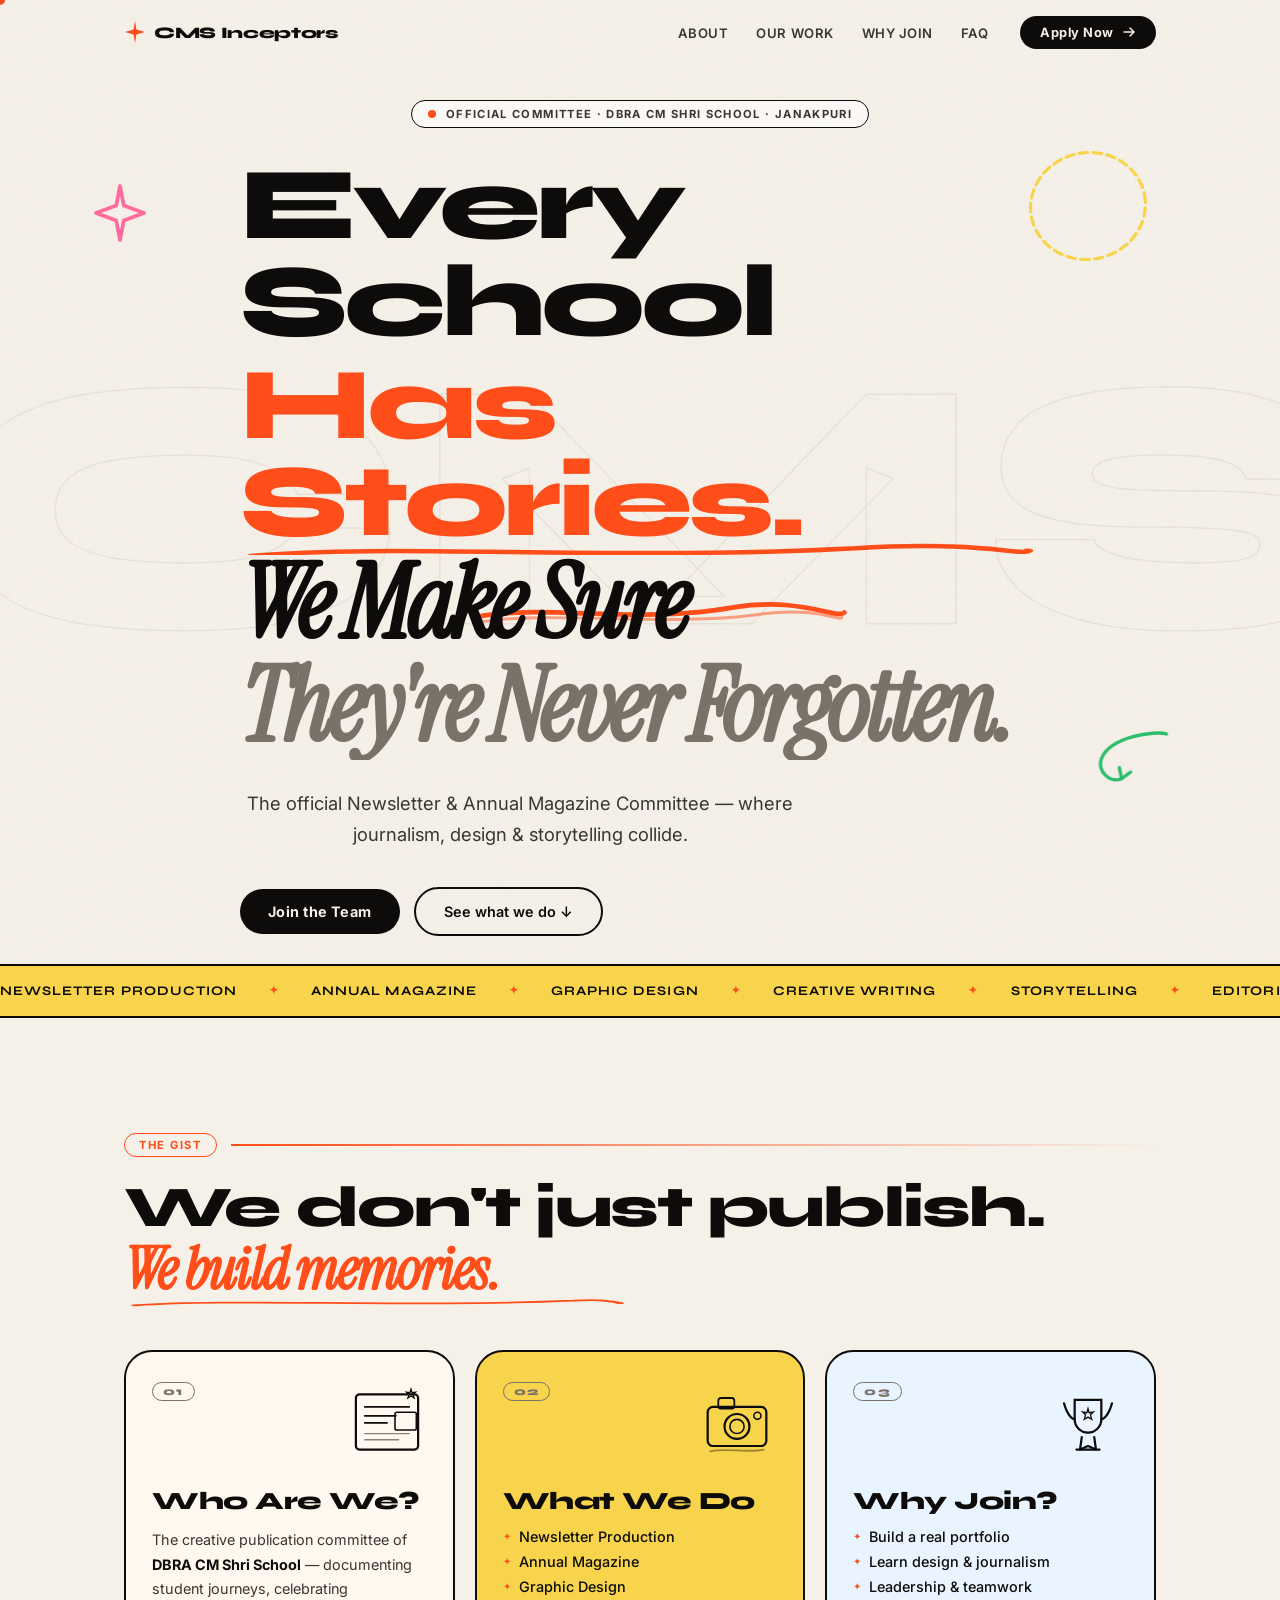
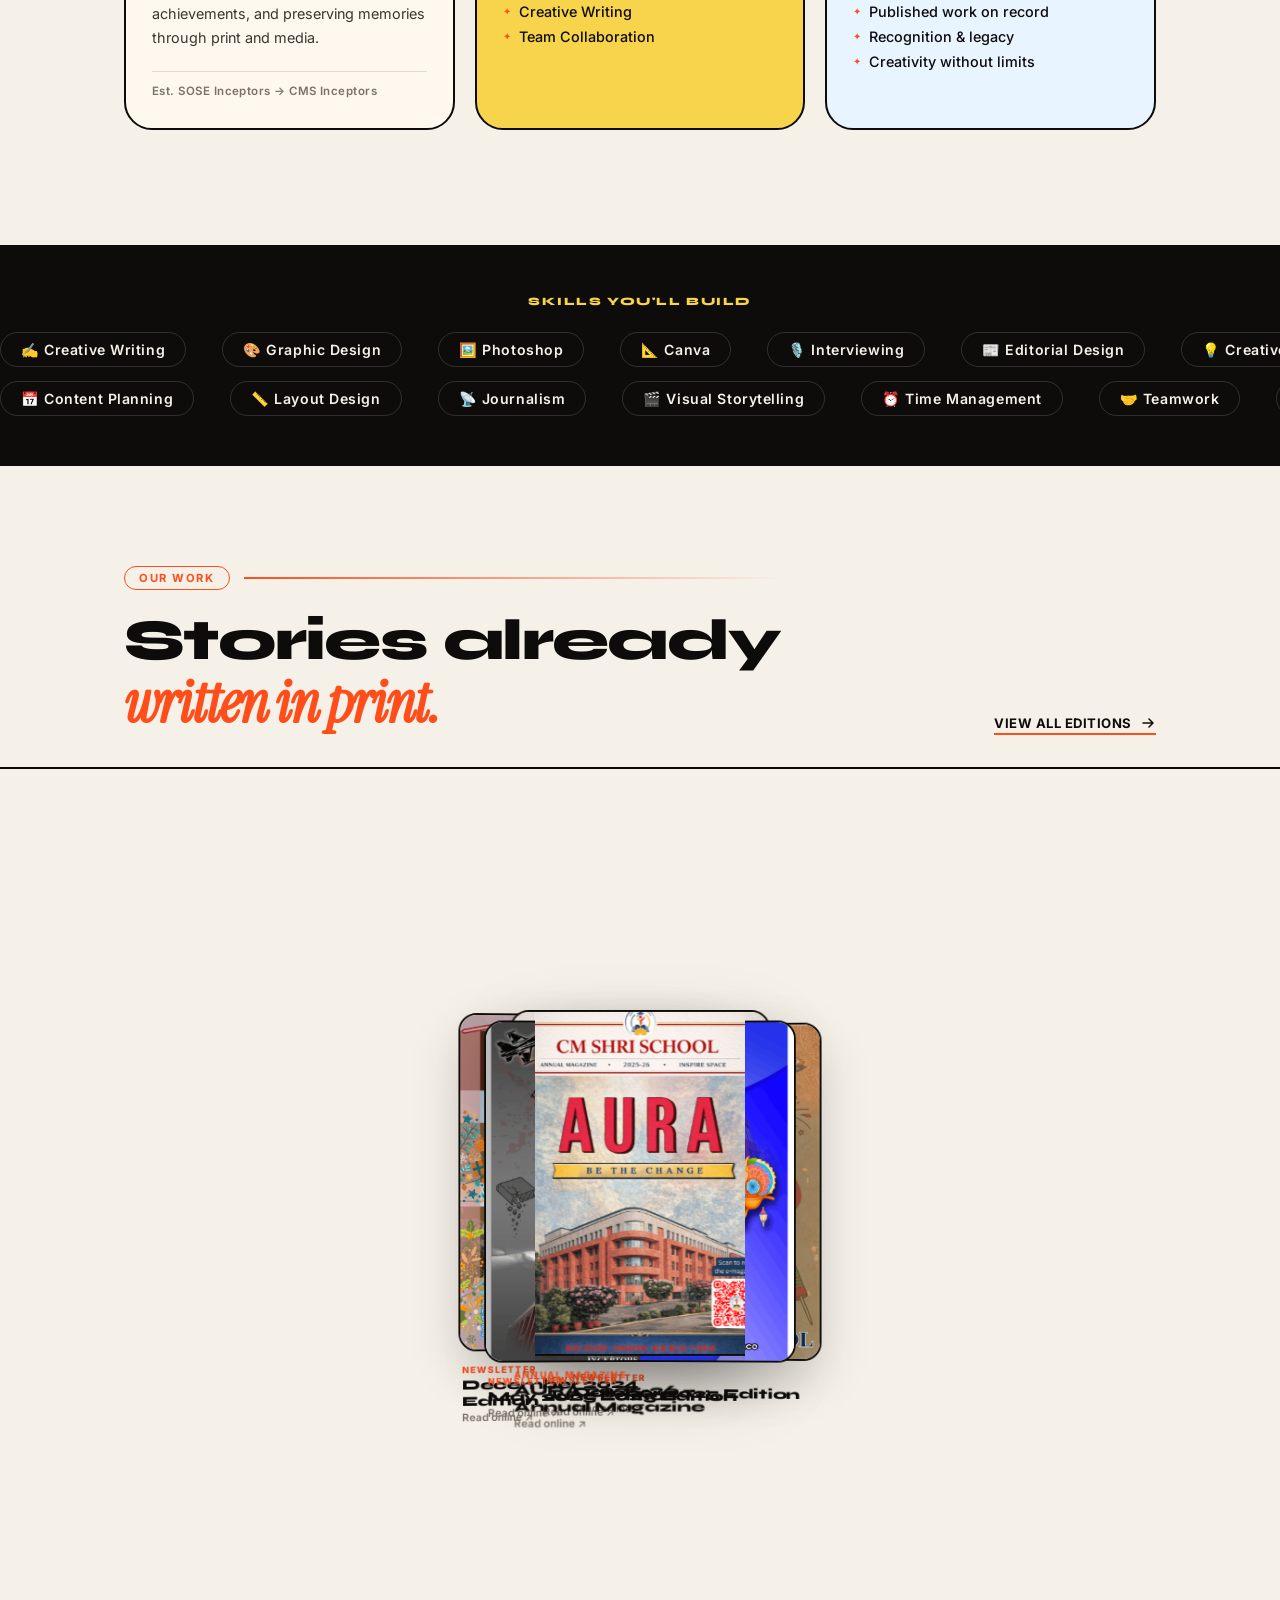
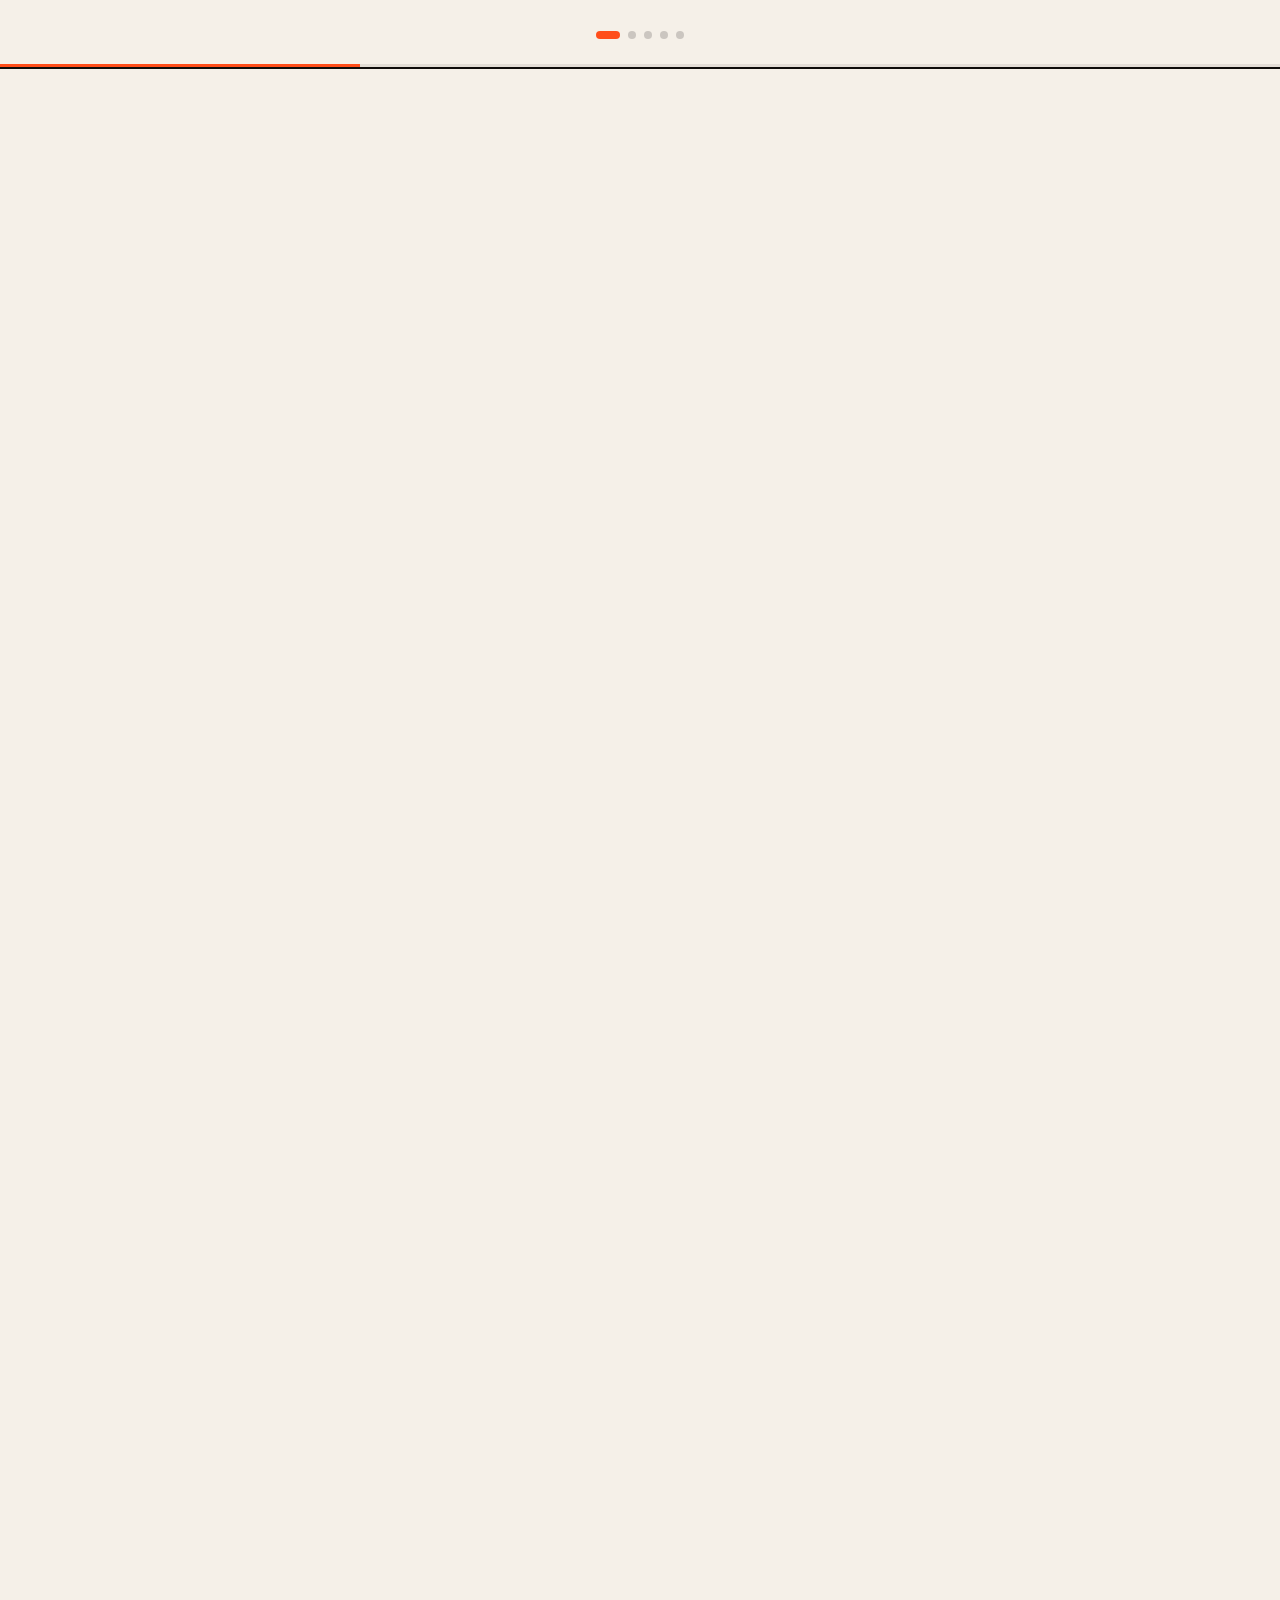
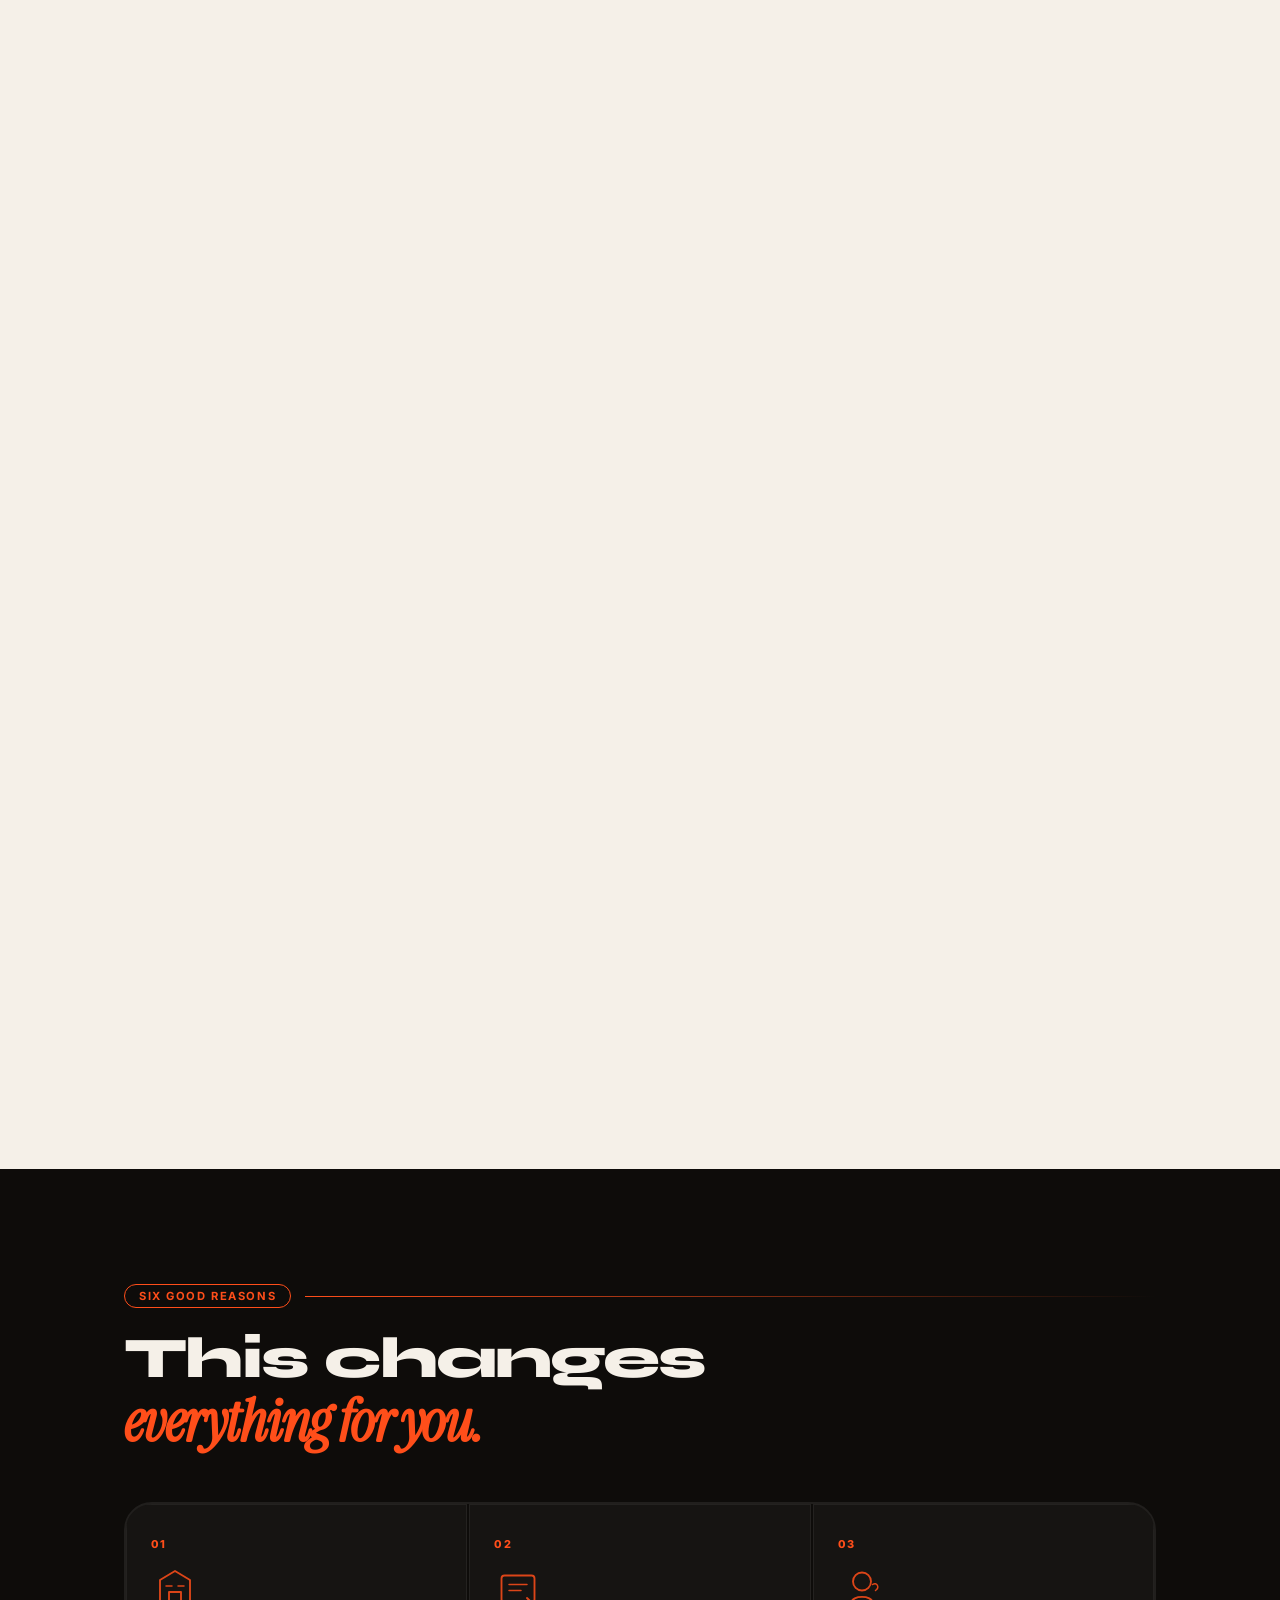
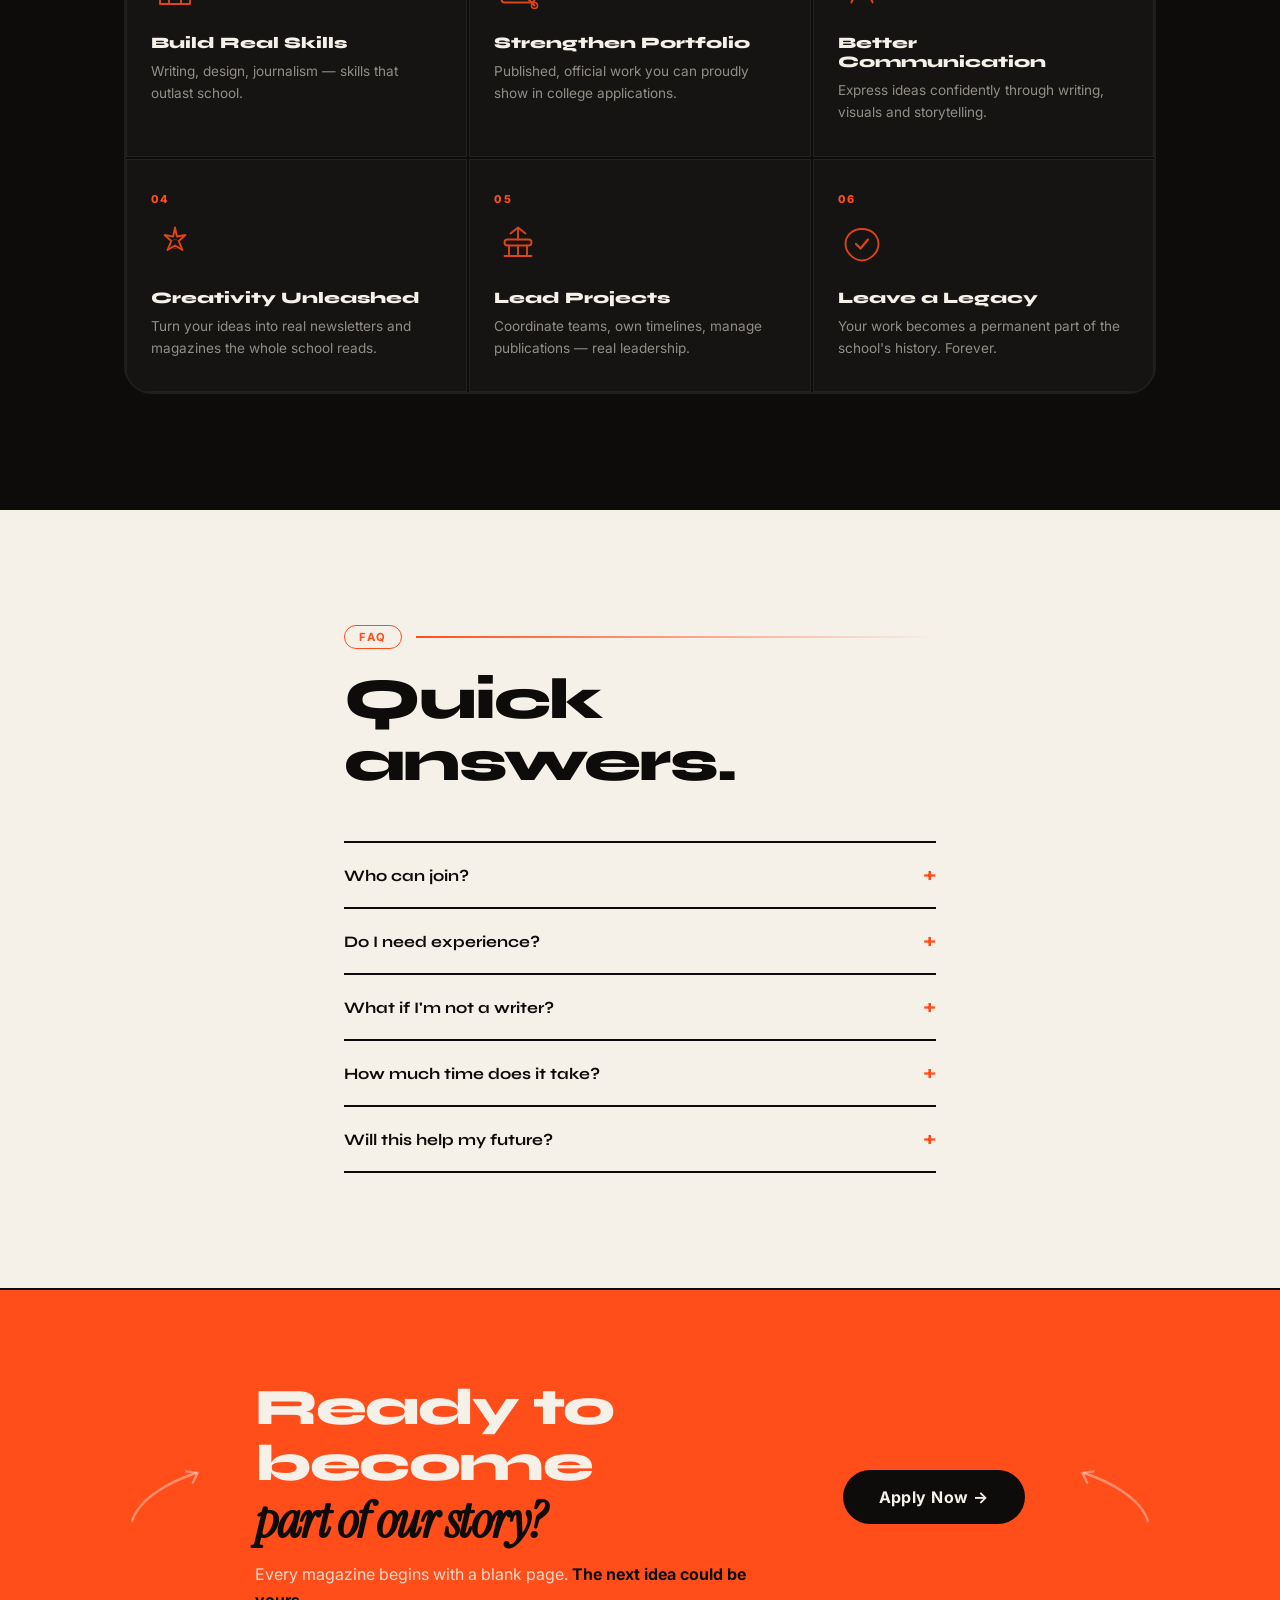
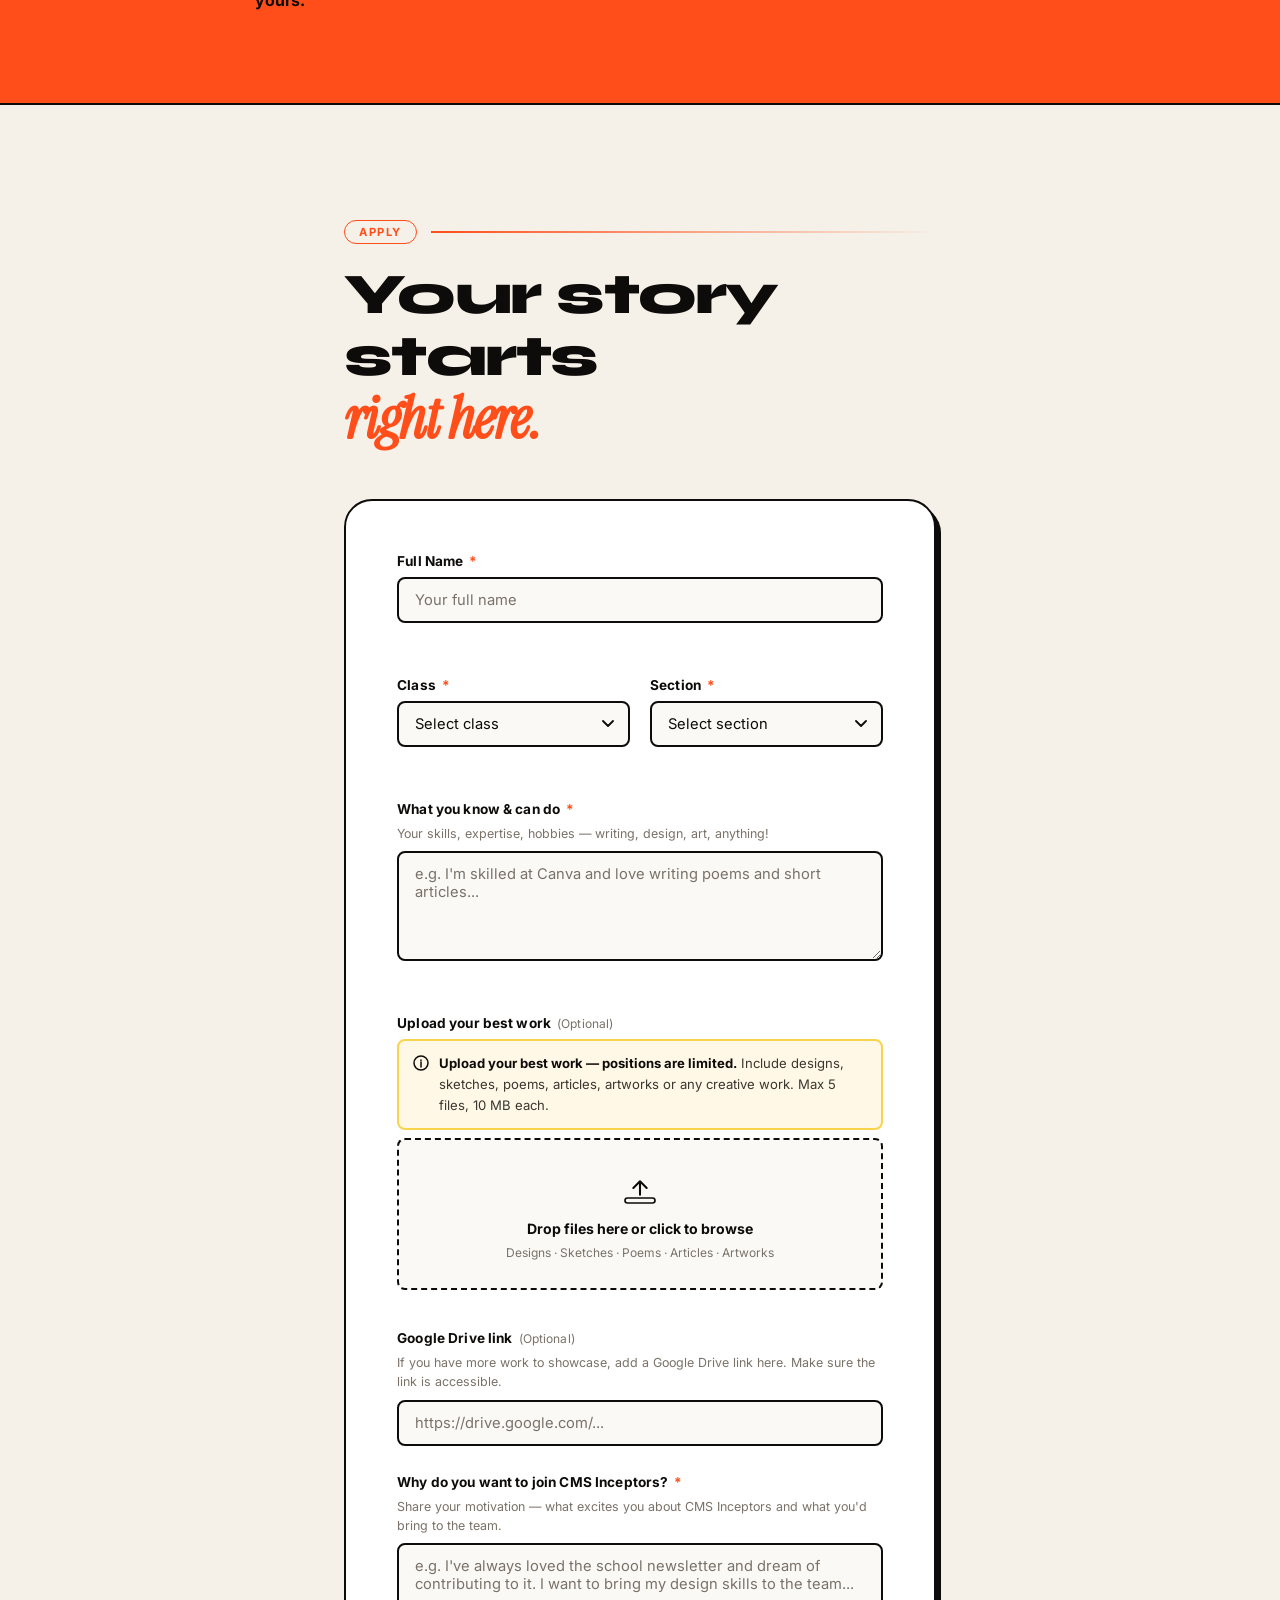
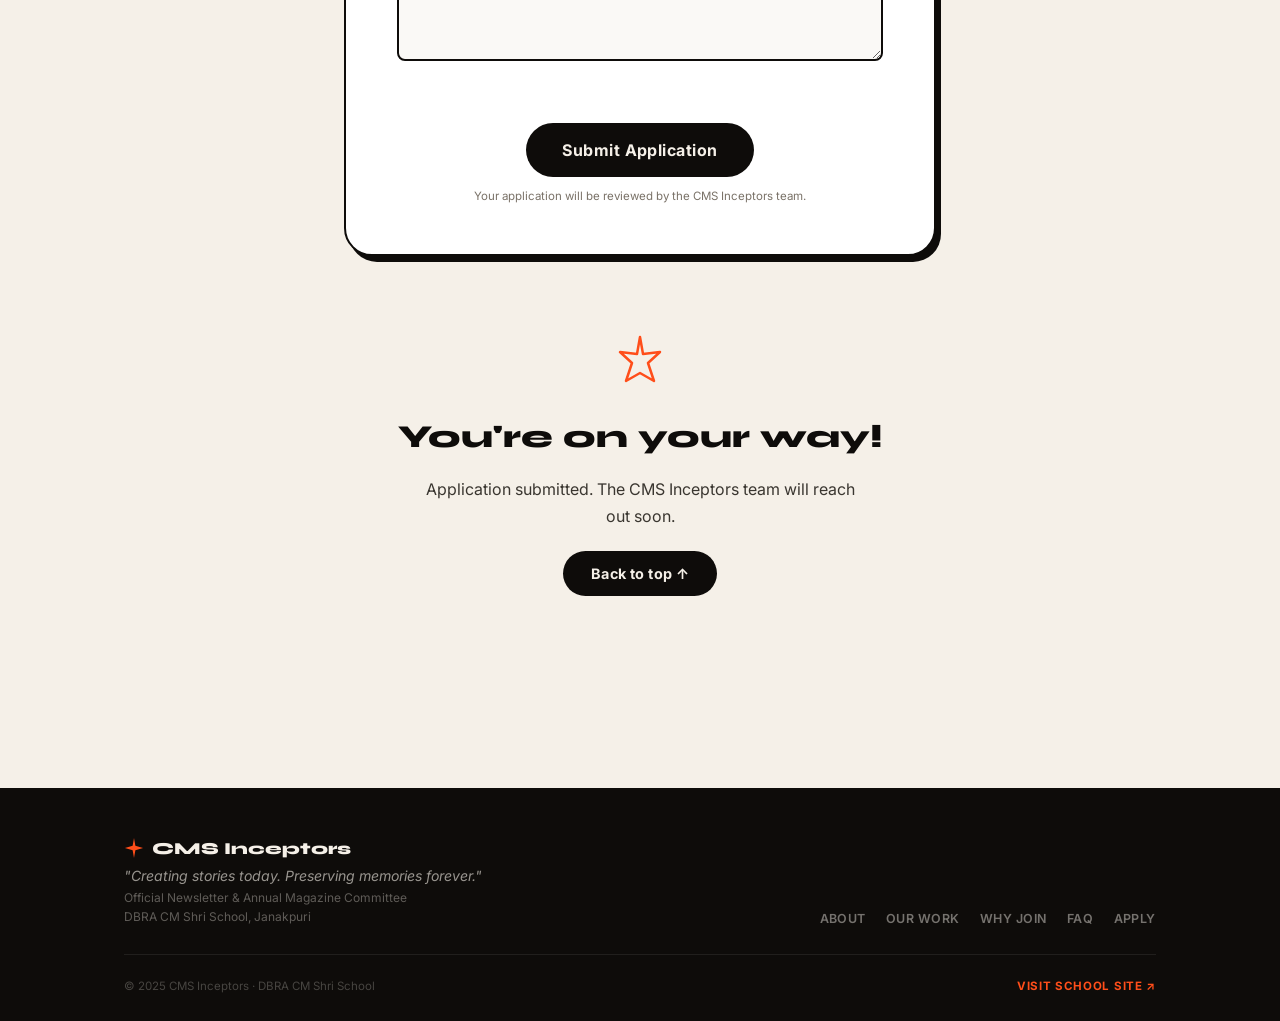
==== index.html @ 6114e9c1 "Initial commit: CMS Inceptors landing page" ====
<!DOCTYPE html>
<html lang="en">
<head>
  <meta charset="UTF-8" />
  <meta name="viewport" content="width=device-width, initial-scale=1.0" />
  <title>CMS Inceptors — DBRA CM Shri School</title>
  <meta name="description" content="CMS Inceptors is the official Newsletter & Annual Magazine Committee of DBRA CM Shri School, Janakpuri." />
  <link rel="preconnect" href="https://fonts.googleapis.com" />
  <link rel="preconnect" href="https://fonts.gstatic.com" crossorigin />
  <link href="https://fonts.googleapis.com/css2?family=Syne:wght@700;800&family=Inter:wght@400;500;600;700&family=Instrument+Serif:ital@0;1&display=swap" rel="stylesheet" />
  <link rel="stylesheet" href="styles.css" />
</head>
<body>

<!-- ─── CURSOR ──────────────────────────────────────────────────── -->
<div class="cursor" id="cursor" aria-hidden="true"></div>
<div class="cursor-follower" id="cursor-follower" aria-hidden="true"></div>

<!-- ─── NAVBAR ──────────────────────────────────────────────────── -->
<nav class="navbar" id="navbar" role="navigation" aria-label="Main navigation">
  <div class="nav-inner">
    <a href="#hero" class="nav-logo" aria-label="CMS Inceptors Home">
      <svg class="logo-star" width="22" height="22" viewBox="0 0 22 22" aria-hidden="true">
        <path d="M11 0 L12.5 8.5 L21 11 L12.5 13.5 L11 22 L9.5 13.5 L1 11 L9.5 8.5 Z" fill="currentColor"/>
      </svg>
      <span>CMS Inceptors</span>
    </a>
    <ul class="nav-links" role="list">
      <li><a href="#about">About</a></li>
      <li><a href="#work">Our Work</a></li>
      <li><a href="#why-join">Why Join</a></li>
      <li><a href="#faq">FAQ</a></li>
    </ul>
    <a href="#apply" class="nav-cta">
      <span>Apply Now</span>
      <svg width="14" height="14" viewBox="0 0 14 14" fill="none" aria-hidden="true"><path d="M2 7h10M8 3l4 4-4 4" stroke="currentColor" stroke-width="1.5" stroke-linecap="round" stroke-linejoin="round"/></svg>
    </a>
    <button class="hamburger" id="hamburger" aria-label="Toggle menu" aria-expanded="false">
      <span></span><span></span>
    </button>
  </div>
  <div class="mobile-menu" id="mobile-menu" aria-hidden="true">
    <a href="#about">About</a>
    <a href="#work">Our Work</a>
    <a href="#why-join">Why Join</a>
    <a href="#faq">FAQ</a>
    <a href="#apply" class="mobile-cta">Apply Now →</a>
  </div>
</nav>

<!-- ─── HERO ────────────────────────────────────────────────────── -->
<section class="hero" id="hero">
  <div class="hero-noise" aria-hidden="true"></div>

  <!-- giant decorative letters -->
  <div class="hero-deco-letters" aria-hidden="true">
    <span class="deco-l deco-c">C</span>
    <span class="deco-l deco-m">M</span>
    <span class="deco-l deco-s">S</span>
  </div>

  <!-- hand-drawn SVG scribbles -->
  <svg class="scribble scribble-underline" viewBox="0 0 320 28" fill="none" aria-hidden="true" preserveAspectRatio="none">
    <path d="M4 18 C60 6, 140 24, 220 10 C280 0, 310 20, 316 14" stroke="currentColor" stroke-width="4" stroke-linecap="round" stroke-linejoin="round"/>
    <path d="M8 22 C70 12, 160 26, 240 16 C295 8, 312 22, 314 18" stroke="currentColor" stroke-width="2.5" stroke-linecap="round" stroke-linejoin="round" opacity="0.5"/>
  </svg>

  <svg class="scribble scribble-circle" viewBox="0 0 120 120" fill="none" aria-hidden="true">
    <ellipse cx="60" cy="60" rx="54" ry="50" stroke="currentColor" stroke-width="3" stroke-dasharray="8 5" stroke-linecap="round" transform="rotate(-12 60 60)"/>
  </svg>

  <svg class="scribble scribble-arrow" viewBox="0 0 80 60" fill="none" aria-hidden="true">
    <path d="M10 8 C20 5, 60 10, 68 30 C72 42, 60 52, 50 48" stroke="currentColor" stroke-width="3" stroke-linecap="round"/>
    <path d="M42 42 L50 48 L52 38" stroke="currentColor" stroke-width="3" stroke-linecap="round" stroke-linejoin="round"/>
  </svg>

  <svg class="scribble scribble-star-deco" viewBox="0 0 40 40" fill="none" aria-hidden="true">
    <path d="M20 2 L22.5 15 L36 20 L22.5 25 L20 38 L17.5 25 L4 20 L17.5 15 Z" stroke="currentColor" stroke-width="2.5" fill="none" stroke-linejoin="round"/>
  </svg>

  <div class="hero-content">
    <div class="hero-badge reveal">
      <span class="pulse-ring"></span>
      Official Committee · DBRA CM Shri School · Janakpuri
    </div>

    <h1 class="hero-headline">
      <span class="line-wrap"><span class="line-inner reveal">Every School</span></span>
      <span class="line-wrap accent-line"><span class="line-inner reveal">Has Stories.</span>
        <svg class="inline-scribble" viewBox="0 0 260 20" fill="none" aria-hidden="true" preserveAspectRatio="none">
          <path d="M4 14 C50 4, 120 18, 200 8 C240 2, 254 14, 256 10" stroke="currentColor" stroke-width="3.5" stroke-linecap="round"/>
        </svg>
      </span>
      <span class="line-wrap italic-line"><span class="line-inner reveal">We Make Sure</span></span>
      <span class="line-wrap italic-line dim-line"><span class="line-inner reveal">They're Never Forgotten.</span></span>
    </h1>

    <p class="hero-sub reveal">
      The official Newsletter &amp; Annual Magazine Committee — where journalism,
      design &amp; storytelling collide.
    </p>

    <div class="hero-actions reveal">
      <a href="#apply" class="btn-primary">Join the Team</a>
      <a href="#about" class="btn-ghost">See what we do ↓</a>
    </div>
  </div>

  <!-- editorial ticker -->
  <div class="ticker-wrap" aria-hidden="true">
    <div class="ticker-track">
      <span>Newsletter Production</span><span class="tick-sep">✦</span>
      <span>Annual Magazine</span><span class="tick-sep">✦</span>
      <span>Graphic Design</span><span class="tick-sep">✦</span>
      <span>Creative Writing</span><span class="tick-sep">✦</span>
      <span>Storytelling</span><span class="tick-sep">✦</span>
      <span>Editorial Design</span><span class="tick-sep">✦</span>
      <span>Newsletter Production</span><span class="tick-sep">✦</span>
      <span>Annual Magazine</span><span class="tick-sep">✦</span>
      <span>Graphic Design</span><span class="tick-sep">✦</span>
      <span>Creative Writing</span><span class="tick-sep">✦</span>
      <span>Storytelling</span><span class="tick-sep">✦</span>
      <span>Editorial Design</span><span class="tick-sep">✦</span>
    </div>
  </div>
</section>

<!-- ─── ABOUT / WHAT WE DO / WHY JOIN — COMBINED SECTION ──────── -->
<section class="about-combined section" id="about">
  <div class="container">

    <!-- Section label -->
    <div class="split-label reveal">
      <span class="label-tag">The Gist</span>
      <div class="label-line"></div>
    </div>

    <!-- BIG statement -->
    <h2 class="big-statement reveal">
      We don't just publish.<br/>
      <em>We build memories.</em>
      <svg class="statement-scribble" viewBox="0 0 180 24" fill="none" aria-hidden="true" preserveAspectRatio="none">
        <path d="M4 16 C40 4, 100 20, 160 8 C172 4, 178 14, 176 12" stroke="currentColor" stroke-width="3" stroke-linecap="round"/>
      </svg>
    </h2>

    <!-- Three cards: Who, What, Why -->
    <div class="triple-cards">

      <!-- WHO -->
      <article class="tcard tcard--who reveal" tabindex="0">
        <div class="tcard-top">
          <span class="tcard-num">01</span>
          <div class="tcard-icon-wrap">
            <!-- Inline illustration: newspaper sketch -->
            <svg class="tcard-illo" viewBox="0 0 90 90" fill="none" aria-hidden="true">
              <rect x="10" y="14" width="70" height="62" rx="4" stroke="currentColor" stroke-width="2.5"/>
              <path d="M20 28 h50" stroke="currentColor" stroke-width="2" stroke-linecap="round"/>
              <path d="M20 38 h35" stroke="currentColor" stroke-width="2" stroke-linecap="round"/>
              <path d="M20 46 h25" stroke="currentColor" stroke-width="2" stroke-linecap="round"/>
              <rect x="54" y="34" width="24" height="20" rx="2" stroke="currentColor" stroke-width="1.8"/>
              <path d="M20 58 h50" stroke="currentColor" stroke-width="1.5" stroke-linecap="round" opacity="0.5"/>
              <path d="M20 65 h38" stroke="currentColor" stroke-width="1.5" stroke-linecap="round" opacity="0.5"/>
              <!-- hand-drawn star accent -->
              <path d="M72 8 L73.2 12 L77 11.5 L74.2 14 L75.5 18 L72 15.8 L68.5 18 L69.8 14 L67 11.5 L70.8 12 Z" stroke="currentColor" stroke-width="1.5" fill="none"/>
            </svg>
          </div>
        </div>
        <h3 class="tcard-title">Who Are We?</h3>
        <p class="tcard-body">The creative publication committee of <strong>DBRA CM Shri School</strong> — documenting student journeys, celebrating achievements, and preserving memories through print and media.</p>
        <div class="tcard-foot">
          <span class="tcard-tag">Est. SOSE Inceptors → CMS Inceptors</span>
        </div>
      </article>

      <!-- WHAT WE DO -->
      <article class="tcard tcard--what reveal" tabindex="0">
        <div class="tcard-top">
          <span class="tcard-num">02</span>
          <div class="tcard-icon-wrap">
            <svg class="tcard-illo" viewBox="0 0 90 90" fill="none" aria-hidden="true">
              <!-- Camera sketch -->
              <rect x="12" y="28" width="66" height="44" rx="6" stroke="currentColor" stroke-width="2.5"/>
              <circle cx="45" cy="50" r="14" stroke="currentColor" stroke-width="2.5"/>
              <circle cx="45" cy="50" r="8" stroke="currentColor" stroke-width="1.8"/>
              <rect x="24" y="18" width="18" height="12" rx="3" stroke="currentColor" stroke-width="2"/>
              <circle cx="68" cy="38" r="4" stroke="currentColor" stroke-width="1.8"/>
              <!-- scribble underline -->
              <path d="M15 78 C30 74, 60 80, 75 76" stroke="currentColor" stroke-width="2" stroke-linecap="round" opacity="0.4"/>
            </svg>
          </div>
        </div>
        <h3 class="tcard-title">What We Do</h3>
        <ul class="tcard-list">
          <li><span class="dot-accent">✦</span> Newsletter Production</li>
          <li><span class="dot-accent">✦</span> Annual Magazine</li>
          <li><span class="dot-accent">✦</span> Graphic Design</li>
          <li><span class="dot-accent">✦</span> Creative Writing</li>
          <li><span class="dot-accent">✦</span> Team Collaboration</li>
        </ul>
      </article>

      <!-- WHY JOIN -->
      <article class="tcard tcard--why reveal" tabindex="0">
        <div class="tcard-top">
          <span class="tcard-num">03</span>
          <div class="tcard-icon-wrap">
            <svg class="tcard-illo" viewBox="0 0 90 90" fill="none" aria-hidden="true">
              <!-- Trophy / star sketch -->
              <path d="M30 20 h30 v22 a15 15 0 0 1-30 0 Z" stroke="currentColor" stroke-width="2.5"/>
              <path d="M18 24 C18 24, 22 40, 30 42" stroke="currentColor" stroke-width="2.5" stroke-linecap="round"/>
              <path d="M72 24 C72 24, 68 40, 60 42" stroke="currentColor" stroke-width="2.5" stroke-linecap="round"/>
              <path d="M38 62 L36 76 L45 72 L54 76 L52 62" stroke="currentColor" stroke-width="2.5" stroke-linecap="round" stroke-linejoin="round"/>
              <path d="M32 76 h26" stroke="currentColor" stroke-width="2.5" stroke-linecap="round"/>
              <!-- star -->
              <path d="M45 30 L46.2 34.5 L51 33.8 L47.8 37 L49.2 42 L45 39.5 L40.8 42 L42.2 37 L39 33.8 L43.8 34.5 Z" stroke="currentColor" stroke-width="1.5" fill="none"/>
            </svg>
          </div>
        </div>
        <h3 class="tcard-title">Why Join?</h3>
        <ul class="tcard-list">
          <li><span class="dot-accent">✦</span> Build a real portfolio</li>
          <li><span class="dot-accent">✦</span> Learn design &amp; journalism</li>
          <li><span class="dot-accent">✦</span> Leadership &amp; teamwork</li>
          <li><span class="dot-accent">✦</span> Published work on record</li>
          <li><span class="dot-accent">✦</span> Recognition &amp; legacy</li>
          <li><span class="dot-accent">✦</span> Creativity without limits</li>
        </ul>
      </article>

    </div><!-- /triple-cards -->

  </div>
</section>

<!-- ─── SKILLS MARQUEE ────────────────────────────────────────── -->
<section class="skills-band" aria-label="Skills you'll learn">
  <div class="skills-label reveal">Skills You'll Build</div>
  <div class="marquee-outer" aria-hidden="true">
    <div class="marquee-track marquee-forward">
      <span>✍️ Creative Writing</span><span>🎨 Graphic Design</span>
      <span>🖼️ Photoshop</span><span>📐 Canva</span><span>🎙️ Interviewing</span>
      <span>📰 Editorial Design</span><span>💡 Creative Thinking</span><span>🏷️ Branding</span>
      <span>✍️ Creative Writing</span><span>🎨 Graphic Design</span>
      <span>🖼️ Photoshop</span><span>📐 Canva</span><span>🎙️ Interviewing</span>
      <span>📰 Editorial Design</span><span>💡 Creative Thinking</span><span>🏷️ Branding</span>
    </div>
    <div class="marquee-track marquee-backward">
      <span>📅 Content Planning</span><span>📏 Layout Design</span><span>📡 Journalism</span>
      <span>🎬 Visual Storytelling</span><span>⏰ Time Management</span><span>🤝 Teamwork</span>
      <span>💬 Communication</span><span>📋 Publication Workflow</span><span>🌟 Photo Editing</span>
      <span>📅 Content Planning</span><span>📏 Layout Design</span><span>📡 Journalism</span>
      <span>🎬 Visual Storytelling</span><span>⏰ Time Management</span><span>🤝 Teamwork</span>
      <span>💬 Communication</span><span>📋 Publication Workflow</span><span>🌟 Photo Editing</span>
    </div>
  </div>
</section>

<!-- ─── 3D FAN CAROUSEL — OUR WORK ───────────────────────────────
     Scroll-driven 3D arc like weichie.com:
     Section is pinned while scroll progress fans cards out from
     a stacked center into a curved 3D arc with rotateY + translateX.
─────────────────────────────────────────────────────────────── -->
<section class="work-section" id="work" aria-labelledby="work-heading">

  <!-- sticky header that stays visible during the pin -->
  <div class="work-sticky-header">
    <div class="container">
      <div class="work-header-inner">
        <div>
          <div class="split-label">
            <span class="label-tag">Our Work</span>
            <div class="label-line"></div>
          </div>
          <h2 class="big-statement" id="work-heading" style="margin-bottom:0">
            Stories already<br/><em>written in print.</em>
          </h2>
        </div>
        <a href="https://sites.google.com/view/cmshrischool/newsletters?authuser=0"
           target="_blank" rel="noopener noreferrer"
           class="work-view-all">
          View all editions
          <svg width="16" height="16" viewBox="0 0 16 16" fill="none" aria-hidden="true"><path d="M3 8h10M9 4l4 4-4 4" stroke="currentColor" stroke-width="1.5" stroke-linecap="round" stroke-linejoin="round"/></svg>
        </a>
      </div>
    </div>
  </div>

  <!-- The scroll-pin container: tall enough to drive the animation -->
  <div class="fan-scroll-driver" id="fan-driver">

    <!-- The sticky viewport that stays fixed during scroll -->
    <div class="fan-sticky" id="fan-sticky">

      <!-- Progress bar -->
      <div class="fan-progress-bar" id="fan-progress" aria-hidden="true">
        <div class="fan-progress-fill" id="fan-fill"></div>
      </div>

      <!-- 3D stage -->
      <div class="fan-stage" id="fan-stage" role="region" aria-label="Newsletter and magazine editions">

        <!-- Card 0 — far left -->
        <a class="fan-card" id="fan-card-0"
           href="https://sites.google.com/view/cmshrischool/newsletters?authuser=0"
           target="_blank" rel="noopener noreferrer"
           aria-label="December 2024 Edition — click to read">
          <div class="fan-card-face fan-face--1">
            <div class="fan-card-img">
              <img src="December 2024 Edition-Cover Page-1.png" alt="December 2024 Edition cover page" />
            </div>
          </div>
          <div class="fan-card-label">
            <span class="fan-tag">Newsletter</span>
            <span class="fan-title">December 2024 Edition</span>
            <span class="fan-hint">Read online ↗</span>
          </div>
        </a>

        <!-- Card 1 -->
        <a class="fan-card" id="fan-card-1"
           href="https://sites.google.com/view/cmshrischool/newsletters?authuser=0"
           target="_blank" rel="noopener noreferrer"
           aria-label="May 2025 Edition — click to read">
          <div class="fan-card-face fan-face--2">
            <div class="fan-card-img">
              <img src="May 2025 Edition-Cover Page-1.png" alt="May 2025 Edition cover page" />
            </div>
          </div>
          <div class="fan-card-label">
            <span class="fan-tag">Newsletter</span>
            <span class="fan-title">May 2025 Edition</span>
            <span class="fan-hint">Read online ↗</span>
          </div>
        </a>

        <!-- Card 2 — CENTER (active) -->
        <a class="fan-card fan-card--center" id="fan-card-2"
           href="https://sites.google.com/view/cmshrischool/newsletters?authuser=0"
           target="_blank" rel="noopener noreferrer"
           aria-label="AURA 2025-26 Annual Magazine — click to read">
          <div class="fan-card-face fan-face--3">
            <div class="fan-card-img">
              <img src="AURA 2026-ANNUAL MAGAZINE-1.png" alt="AURA 2026 Annual Magazine cover" />
            </div>
          </div>
          <div class="fan-card-label">
            <span class="fan-tag">Annual Magazine</span>
            <span class="fan-title">AURA 2025-26 — Annual Magazine</span>
            <span class="fan-hint">Read online ↗</span>
          </div>
        </a>

        <!-- Card 3 -->
        <a class="fan-card" id="fan-card-3"
           href="https://sites.google.com/view/cmshrischool/newsletters?authuser=0"
           target="_blank" rel="noopener noreferrer"
           aria-label="June 2025 Edition — click to read">
          <div class="fan-card-face fan-face--4">
            <div class="fan-card-img">
              <img src="June 2025 Edition-Cover Page-1.png" alt="June 2025 Edition cover page" />
            </div>
          </div>
          <div class="fan-card-label">
            <span class="fan-tag">Newsletter</span>
            <span class="fan-title">June 2025 Edition</span>
            <span class="fan-hint">Read online ↗</span>
          </div>
        </a>

        <!-- Card 4 — far right -->
        <a class="fan-card" id="fan-card-4"
           href="https://sites.google.com/view/cmshrischool/newsletters?authuser=0"
           target="_blank" rel="noopener noreferrer"
           aria-label="October 2025 Edition — click to read">
          <div class="fan-card-face fan-face--5">
            <div class="fan-card-img">
              <img src="October 2025 Edition-Cover Page-1.png" alt="October 2025 Edition cover page" />
            </div>
          </div>
          <div class="fan-card-label">
            <span class="fan-tag">Newsletter</span>
            <span class="fan-title">October 2025 Edition</span>
            <span class="fan-hint">Read online ↗</span>
          </div>
        </a>

      </div><!-- /fan-stage -->

      <!-- Dot nav -->
      <div class="fan-dots" id="fan-dots" role="tablist" aria-label="Edition navigation">
        <button class="fan-dot" role="tab" aria-selected="false" data-idx="0" aria-label="Card 1"></button>
        <button class="fan-dot" role="tab" aria-selected="false" data-idx="1" aria-label="Card 2"></button>
        <button class="fan-dot fan-dot--active" role="tab" aria-selected="true" data-idx="2" aria-label="Card 3 (current)"></button>
        <button class="fan-dot" role="tab" aria-selected="false" data-idx="3" aria-label="Card 4"></button>
        <button class="fan-dot" role="tab" aria-selected="false" data-idx="4" aria-label="Card 5"></button>
      </div>

      <!-- Scroll hint (shown only until animation starts) -->
      <div class="fan-scroll-hint" id="fan-scroll-hint" aria-hidden="true">
        <div class="fan-scroll-line"></div>
        <span>scroll to explore</span>
      </div>

    </div><!-- /fan-sticky -->
  </div><!-- /fan-driver -->

</section>

<!-- ─── WHY JOIN — FEATURE STRIP ──────────────────────────────── -->
<section class="why-join section" id="why-join" aria-labelledby="wj-heading">
  <div class="container">
    <div class="split-label reveal">
      <span class="label-tag">Six Good Reasons</span>
      <div class="label-line"></div>
    </div>
    <h2 class="big-statement reveal" id="wj-heading">
      This changes<br/><em>everything for you.</em>
    </h2>
    <div class="reasons-grid">
      <article class="reason-card reveal" tabindex="0">
        <div class="reason-num">01</div>
        <svg class="reason-illo" viewBox="0 0 64 64" fill="none" aria-hidden="true">
          <path d="M12 52 L12 20 L32 8 L52 20 L52 52 Z" stroke="currentColor" stroke-width="2.5" stroke-linejoin="round"/>
          <path d="M24 52 L24 36 h16 v16" stroke="currentColor" stroke-width="2.5" stroke-linejoin="round"/>
          <path d="M20 28 h8 M36 28 h8" stroke="currentColor" stroke-width="2" stroke-linecap="round"/>
        </svg>
        <h3>Build Real Skills</h3>
        <p>Writing, design, journalism — skills that outlast school.</p>
      </article>
      <article class="reason-card reveal" tabindex="0">
        <div class="reason-num">02</div>
        <svg class="reason-illo" viewBox="0 0 64 64" fill="none" aria-hidden="true">
          <rect x="10" y="14" width="44" height="36" rx="4" stroke="currentColor" stroke-width="2.5"/>
          <path d="M20 26 h24 M20 34 h16" stroke="currentColor" stroke-width="2" stroke-linecap="round"/>
          <path d="M44 44 L54 54" stroke="currentColor" stroke-width="2.5" stroke-linecap="round"/>
          <circle cx="54" cy="54" r="4" stroke="currentColor" stroke-width="2"/>
        </svg>
        <h3>Strengthen Portfolio</h3>
        <p>Published, official work you can proudly show in college applications.</p>
      </article>
      <article class="reason-card reveal" tabindex="0">
        <div class="reason-num">03</div>
        <svg class="reason-illo" viewBox="0 0 64 64" fill="none" aria-hidden="true">
          <circle cx="32" cy="22" r="12" stroke="currentColor" stroke-width="2.5"/>
          <path d="M18 50 C18 40, 46 40, 46 50" stroke="currentColor" stroke-width="2.5" stroke-linecap="round"/>
          <path d="M46 26 C52 22, 56 30, 50 34" stroke="currentColor" stroke-width="2" stroke-linecap="round"/>
        </svg>
        <h3>Better Communication</h3>
        <p>Express ideas confidently through writing, visuals and storytelling.</p>
      </article>
      <article class="reason-card reveal" tabindex="0">
        <div class="reason-num">04</div>
        <svg class="reason-illo" viewBox="0 0 64 64" fill="none" aria-hidden="true">
          <path d="M32 10 L34.5 22 L46 20 L37 28 L42 40 L32 34 L22 40 L27 28 L18 20 L29.5 22 Z" stroke="currentColor" stroke-width="2.5" stroke-linejoin="round" fill="none"/>
          <circle cx="32" cy="32" r="6" stroke="currentColor" stroke-width="1.5" opacity="0.4"/>
        </svg>
        <h3>Creativity Unleashed</h3>
        <p>Turn your ideas into real newsletters and magazines the whole school reads.</p>
      </article>
      <article class="reason-card reveal" tabindex="0">
        <div class="reason-num">05</div>
        <svg class="reason-illo" viewBox="0 0 64 64" fill="none" aria-hidden="true">
          <path d="M32 10 v16 M22 18 l10-8 10 8" stroke="currentColor" stroke-width="2.5" stroke-linecap="round" stroke-linejoin="round"/>
          <rect x="14" y="26" width="36" height="8" rx="4" stroke="currentColor" stroke-width="2.5"/>
          <path d="M20 34 v14 M32 34 v14 M44 34 v14" stroke="currentColor" stroke-width="2.5" stroke-linecap="round"/>
          <path d="M14 48 h36" stroke="currentColor" stroke-width="2.5" stroke-linecap="round"/>
        </svg>
        <h3>Lead Projects</h3>
        <p>Coordinate teams, own timelines, manage publications — real leadership.</p>
      </article>
      <article class="reason-card reveal" tabindex="0">
        <div class="reason-num">06</div>
        <svg class="reason-illo" viewBox="0 0 64 64" fill="none" aria-hidden="true">
          <path d="M32 12 C18 12, 10 22, 10 32 C10 44, 22 54, 32 54 C42 54, 54 44, 54 32 C54 22, 46 12, 32 12 Z" stroke="currentColor" stroke-width="2.5"/>
          <path d="M24 32 L30 38 L40 26" stroke="currentColor" stroke-width="3" stroke-linecap="round" stroke-linejoin="round"/>
        </svg>
        <h3>Leave a Legacy</h3>
        <p>Your work becomes a permanent part of the school's history. Forever.</p>
      </article>
    </div>
  </div>
</section>

<!-- ─── FAQ ──────────────────────────────────────────────────────── -->
<section class="faq section" id="faq" aria-labelledby="faq-heading">
  <div class="container faq-container">
    <div class="split-label reveal">
      <span class="label-tag">FAQ</span>
      <div class="label-line"></div>
    </div>
    <h2 class="big-statement reveal" id="faq-heading">
      Quick answers.
    </h2>
    <div class="faq-list" role="list">
      <div class="faq-item reveal" role="listitem">
        <button class="faq-q" aria-expanded="false" aria-controls="faq-a1">Who can join?<span class="faq-plus" aria-hidden="true">+</span></button>
        <div class="faq-a" id="faq-a1" hidden>Students of <strong>Class 9 and Class 11</strong> of DBRA CM Shri School, Janakpuri.</div>
      </div>
      <div class="faq-item reveal" role="listitem">
        <button class="faq-q" aria-expanded="false" aria-controls="faq-a2">Do I need experience?<span class="faq-plus" aria-hidden="true">+</span></button>
        <div class="faq-a" id="faq-a2" hidden>Not at all. <strong>Passion and the will to learn</strong> are all that's needed.</div>
      </div>
      <div class="faq-item reveal" role="listitem">
        <button class="faq-q" aria-expanded="false" aria-controls="faq-a3">What if I'm not a writer?<span class="faq-plus" aria-hidden="true">+</span></button>
        <div class="faq-a" id="faq-a3" hidden>We have roles in <strong>design, editing, planning, writing</strong> and more — something for every talent.</div>
      </div>
      <div class="faq-item reveal" role="listitem">
        <button class="faq-q" aria-expanded="false" aria-controls="faq-a4">How much time does it take?<span class="faq-plus" aria-hidden="true">+</span></button>
        <div class="faq-a" id="faq-a4" hidden>Primarily during <strong>meetings, school events and publication periods</strong>. Designed to fit around studies.</div>
      </div>
      <div class="faq-item reveal" role="listitem">
        <button class="faq-q" aria-expanded="false" aria-controls="faq-a5">Will this help my future?<span class="faq-plus" aria-hidden="true">+</span></button>
        <div class="faq-a" id="faq-a5" hidden>Yes. Published work, design experience, leadership roles and a portfolio all <strong>strengthen college applications and career prospects</strong>.</div>
      </div>
    </div>
  </div>
</section>

<!-- ─── CTA STRIP ─────────────────────────────────────────────── -->
<section class="cta-strip" aria-label="Call to action">
  <div class="cta-strip-inner reveal">
    <svg class="cta-scribble-left" viewBox="0 0 100 80" fill="none" aria-hidden="true">
      <path d="M10 70 C20 40, 60 20, 90 10" stroke="currentColor" stroke-width="3" stroke-linecap="round"/>
      <path d="M78 8 L92 10 L86 22" stroke="currentColor" stroke-width="3" stroke-linecap="round" stroke-linejoin="round"/>
    </svg>
    <div class="cta-strip-text">
      <h2>Ready to become<br/><em>part of our story?</em></h2>
      <p>Every magazine begins with a blank page. <strong>The next idea could be yours.</strong></p>
    </div>
    <a href="#apply" class="btn-primary btn-primary--large">Apply Now →</a>
    <svg class="cta-scribble-right" viewBox="0 0 100 80" fill="none" aria-hidden="true">
      <path d="M90 70 C80 40, 40 20, 10 10" stroke="currentColor" stroke-width="3" stroke-linecap="round"/>
      <path d="M22 8 L8 10 L14 22" stroke="currentColor" stroke-width="3" stroke-linecap="round" stroke-linejoin="round"/>
    </svg>
  </div>
</section>

<!-- ─── APPLICATION FORM ──────────────────────────────────────── -->
<section class="apply section" id="apply" aria-labelledby="apply-heading">
  <div class="container apply-container">

    <div class="split-label reveal">
      <span class="label-tag">Apply</span>
      <div class="label-line"></div>
    </div>
    <h2 class="big-statement reveal" id="apply-heading">
      Your story starts<br/><em>right here.</em>
    </h2>

    <form class="apply-form reveal" id="application-form" novalidate aria-label="CMS Inceptors Application Form">

      <div class="form-group">
        <label for="student-name">Full Name <span class="req" aria-label="required">*</span></label>
        <input type="text" id="student-name" name="name" placeholder="Your full name" required autocomplete="name" aria-required="true" />
        <span class="field-error" role="alert" aria-live="polite"></span>
      </div>

      <div class="form-row-2">
        <div class="form-group">
          <label for="student-class">Class <span class="req" aria-label="required">*</span></label>
          <select id="student-class" name="class" required aria-required="true">
            <option value="" disabled selected>Select class</option>
            <option value="9">Class 9</option>
            <option value="11">Class 11</option>
          </select>
          <span class="field-error" role="alert" aria-live="polite"></span>
        </div>
        <div class="form-group">
          <label for="student-section">Section <span class="req" aria-label="required">*</span></label>
          <select id="student-section" name="section" required aria-required="true">
            <option value="" disabled selected>Select section</option>
            <option value="A">A</option><option value="B">B</option>
            <option value="C">C</option><option value="D">D</option>
            <option value="E">E</option><option value="F">F</option>
          </select>
          <span class="field-error" role="alert" aria-live="polite"></span>
        </div>
      </div>

      <div class="form-group">
        <label for="student-skills">What you know &amp; can do <span class="req" aria-label="required">*</span></label>
        <p class="field-hint">Your skills, expertise, hobbies — writing, design, art, anything!</p>
        <textarea id="student-skills" name="skills" rows="4" placeholder="e.g. I'm skilled at Canva and love writing poems and short articles..." required aria-required="true"></textarea>
        <span class="field-error" role="alert" aria-live="polite"></span>
      </div>

      <div class="form-group">
        <label for="student-files">
          Upload your best work
          <span class="optional-tag">(Optional)</span>
        </label>
        <div class="field-note-box">
          <svg width="16" height="16" viewBox="0 0 16 16" fill="none" aria-hidden="true"><circle cx="8" cy="8" r="7" stroke="currentColor" stroke-width="1.5"/><path d="M8 7v5M8 5v.5" stroke="currentColor" stroke-width="1.5" stroke-linecap="round"/></svg>
          <p><strong>Upload your best work — positions are limited.</strong> Include designs, sketches, poems, articles, artworks or any creative work. Max 5 files, 10 MB each.</p>
        </div>
        <div class="file-upload-area" id="file-drop-zone" tabindex="0" role="button" aria-label="Upload files — click or drag and drop">
          <div class="file-upload-icon" aria-hidden="true">
            <svg viewBox="0 0 48 48" fill="none" width="40" height="40"><path d="M24 32 V16 M16 24 l8-8 8 8" stroke="currentColor" stroke-width="2.5" stroke-linecap="round" stroke-linejoin="round"/><rect x="6" y="36" width="36" height="6" rx="3" stroke="currentColor" stroke-width="2"/></svg>
          </div>
          <strong>Drop files here or click to browse</strong>
          <span>Designs · Sketches · Poems · Articles · Artworks</span>
          <input type="file" id="student-files" name="files" multiple accept="image/*,.pdf,.doc,.docx,.txt,.psd,.ai,.sketch" aria-label="Upload your work samples" />
        </div>
        <div class="file-list" id="file-list" aria-live="polite" aria-label="Selected files"></div>
      </div>

      <div class="form-group">
        <label for="student-drive">Google Drive link <span class="optional-tag">(Optional)</span></label>
        <p class="field-hint">If you have more work to showcase, add a Google Drive link here. Make sure the link is accessible.</p>
        <input type="url" id="student-drive" name="drive_link" placeholder="https://drive.google.com/..." />
      </div>

      <div class="form-group">
        <label for="student-motivation">Why do you want to join CMS Inceptors? <span class="req" aria-label="required">*</span></label>
        <p class="field-hint">Share your motivation — what excites you about CMS Inceptors and what you'd bring to the team.</p>
        <textarea id="student-motivation" name="motivation" rows="5" placeholder="e.g. I've always loved the school newsletter and dream of contributing to it. I want to bring my design skills to the team..." required aria-required="true"></textarea>
        <span class="field-error" role="alert" aria-live="polite"></span>
      </div>

      <div class="form-submit">
        <button type="submit" class="btn-primary btn-primary--large" id="submit-btn">
          <span class="btn-text">Submit Application</span>
          <span class="btn-loader" aria-hidden="true"></span>
        </button>
        <p class="form-fine-print">Your application will be reviewed by the CMS Inceptors team.</p>
      </div>

    </form>

    <div class="form-success" id="form-success" hidden aria-live="polite" role="status">
      <div class="success-star" aria-hidden="true">
        <svg viewBox="0 0 60 60" fill="none" width="60" height="60"><path d="M30 4 L33 21 L50 19 L38 30 L44 48 L30 40 L16 48 L22 30 L10 19 L27 21 Z" stroke="currentColor" stroke-width="2.5" fill="none" stroke-linejoin="round"/></svg>
      </div>
      <h3>You're on your way!</h3>
      <p>Application submitted. The CMS Inceptors team will reach out soon.</p>
      <a href="#hero" class="btn-primary">Back to top ↑</a>
    </div>

  </div>
</section>

<!-- ─── FOOTER ───────────────────────────────────────────────────── -->
<footer class="footer" role="contentinfo">
  <div class="container footer-inner">
    <div class="footer-top">
      <div class="footer-brand">
        <div class="footer-logo">
          <svg width="20" height="20" viewBox="0 0 22 22" aria-hidden="true"><path d="M11 0 L12.5 8.5 L21 11 L12.5 13.5 L11 22 L9.5 13.5 L1 11 L9.5 8.5 Z" fill="currentColor"/></svg>
          <span>CMS Inceptors</span>
        </div>
        <p class="footer-tagline">"Creating stories today. Preserving memories forever."</p>
        <p class="footer-school">Official Newsletter &amp; Annual Magazine Committee<br/>DBRA CM Shri School, Janakpuri</p>
      </div>
      <nav class="footer-nav" aria-label="Footer links">
        <a href="#about">About</a>
        <a href="#work">Our Work</a>
        <a href="#why-join">Why Join</a>
        <a href="#faq">FAQ</a>
        <a href="#apply">Apply</a>
      </nav>
    </div>
    <div class="footer-bottom">
      <p>&copy; 2025 CMS Inceptors · DBRA CM Shri School</p>
      <a href="https://sites.google.com/view/cmshrischool/newsletters?authuser=0" target="_blank" rel="noopener noreferrer" class="footer-site-link">Visit School Site ↗</a>
    </div>
  </div>
</footer>

<script src="app.js"></script>
</body>
</html>
---- styles.css ----
/* ═══════════════════════════════════════════════════════════════
   CMS INCEPTORS — styles.css
   Awwwards-inspired: bold type, mixed media, bright palette,
   hand-drawn SVG accents, editorial grid breaks
═══════════════════════════════════════════════════════════════ */

/* ─── RESET ─────────────────────────────────────────────────── */
*, *::before, *::after { box-sizing: border-box; margin: 0; padding: 0; }
html { scroll-behavior: smooth; font-size: 16px; }
body {
  font-family: 'Inter', -apple-system, BlinkMacSystemFont, sans-serif;
  background: #f5f0e8;        /* warm off-white — editorial paper */
  color: #0e0c0a;
  overflow-x: hidden;
  -webkit-font-smoothing: antialiased;
  cursor: none;               /* custom cursor */
}
@media (hover: none) { body { cursor: auto; } }
::selection { background: #ff4e1a; color: #fff; }
a { color: inherit; text-decoration: none; }
button { font-family: inherit; cursor: none; border: none; background: none; }
img { display: block; max-width: 100%; }
::-webkit-scrollbar { width: 5px; }
::-webkit-scrollbar-track { background: #f5f0e8; }
::-webkit-scrollbar-thumb { background: #0e0c0a; border-radius: 3px; }

/* ─── DESIGN TOKENS ─────────────────────────────────────────── */
:root {
  --paper:    #f5f0e8;
  --ink:      #0e0c0a;
  --ink2:     #3a3630;
  --ink3:     #7a7268;

  --orange:   #ff4e1a;   /* primary accent — bold */
  --yellow:   #f7d44c;   /* secondary — editorial yellow */
  --green:    #2dbe6c;   /* tertiary */
  --blue:     #1a6fff;   /* CTA contrast */
  --pink:     #ff6b9d;   /* fun accent */

  --card-bg1: #fff8ee;
  --card-bg2: #fff3dc;
  --card-bg3: #e8f4ff;

  --nav-h:    64px;
  --max-w:    1160px;
  --gap:      clamp(72px, 9vw, 128px);
  --r:        16px;
  --r-lg:     28px;

  --ease:     cubic-bezier(0.25, 0.46, 0.45, 0.94);
  --ease-bounce: cubic-bezier(0.34, 1.56, 0.64, 1);
}

/* ─── UTILS ─────────────────────────────────────────────────── */
.container {
  width: 100%;
  max-width: var(--max-w);
  margin-inline: auto;
  padding-inline: clamp(20px, 5vw, 64px);
}
.section { padding-block: var(--gap); }

/* ─── REVEAL ─────────────────────────────────────────────────── */
.reveal {
  opacity: 0;
  transform: translateY(32px);
  transition: opacity 0.7s var(--ease), transform 0.7s var(--ease);
}
.reveal.visible { opacity: 1; transform: none; }

/* ─── CURSOR ─────────────────────────────────────────────────── */
.cursor {
  position: fixed;
  width: 10px; height: 10px;
  background: var(--orange);
  border-radius: 50%;
  pointer-events: none;
  z-index: 9999;
  transform: translate(-50%, -50%);
  transition: width 0.2s, height 0.2s, background 0.2s;
  mix-blend-mode: multiply;
}
.cursor-follower {
  position: fixed;
  width: 36px; height: 36px;
  border: 2px solid var(--ink);
  border-radius: 50%;
  pointer-events: none;
  z-index: 9998;
  transform: translate(-50%, -50%);
  transition: transform 0.15s var(--ease), width 0.3s, height 0.3s, opacity 0.3s;
  opacity: 0.5;
}
.cursor.hovered { width: 20px; height: 20px; background: var(--yellow); }
.cursor-follower.hovered { width: 56px; height: 56px; opacity: 0.25; border-color: var(--orange); }
@media (hover: none) { .cursor, .cursor-follower { display: none; } }

/* ─── NAVBAR ─────────────────────────────────────────────────── */
.navbar {
  position: fixed;
  top: 0; left: 0; right: 0;
  z-index: 100;
  height: var(--nav-h);
  transition: background 0.3s, border-color 0.3s;
}
.navbar.scrolled {
  background: rgba(245, 240, 232, 0.94);
  border-bottom: 1.5px solid var(--ink);
  backdrop-filter: blur(12px);
}
.nav-inner {
  display: flex;
  align-items: center;
  gap: 32px;
  height: var(--nav-h);
  max-width: var(--max-w);
  margin-inline: auto;
  padding-inline: clamp(20px, 5vw, 64px);
}
.nav-logo {
  display: flex; align-items: center; gap: 8px;
  font-family: 'Syne', sans-serif;
  font-weight: 800; font-size: 1rem;
  letter-spacing: -0.02em;
  flex-shrink: 0;
}
.logo-star { color: var(--orange); }
.nav-links {
  display: flex; align-items: center; gap: 28px;
  list-style: none; margin-left: auto;
}
.nav-links a {
  font-size: 0.82rem; font-weight: 600;
  letter-spacing: 0.04em; text-transform: uppercase;
  color: var(--ink2);
  transition: color 0.18s;
  position: relative;
}
.nav-links a::after {
  content: '';
  position: absolute; bottom: -3px; left: 0;
  width: 0; height: 2px;
  background: var(--orange);
  transition: width 0.2s var(--ease);
}
.nav-links a:hover { color: var(--ink); }
.nav-links a:hover::after { width: 100%; }
.nav-dashboard-link {
  color: var(--orange) !important;
  border: 1.5px solid rgba(255,78,26,0.3);
  border-radius: 999px;
  padding: 4px 12px;
}
.nav-dashboard-link::after { display: none !important; }
.nav-dashboard-link:hover { background: rgba(255,78,26,0.08); color: var(--orange) !important; }

.nav-cta {
  display: inline-flex; align-items: center; gap: 8px;
  padding: 9px 20px; border-radius: 999px;
  background: var(--ink); color: var(--paper);
  font-size: 0.8rem; font-weight: 700;
  letter-spacing: 0.04em;
  transition: background 0.2s, transform 0.2s;
  flex-shrink: 0;
}
.nav-cta:hover { background: var(--orange); transform: translateY(-1px); }

.hamburger {
  display: none; flex-direction: column; gap: 6px;
  width: 28px; margin-left: auto; padding: 4px;
}
.hamburger span {
  display: block; height: 2px; width: 100%;
  background: var(--ink); border-radius: 2px;
  transition: transform 0.2s, opacity 0.2s, width 0.2s;
}
.hamburger span:last-child { width: 60%; }
.hamburger.open span:nth-child(1) { transform: translateY(8px) rotate(45deg); }
.hamburger.open span:nth-child(2) { transform: translateY(-8px) rotate(-45deg); width: 100%; }

.mobile-menu {
  display: none; flex-direction: column;
  padding: 16px clamp(20px,5vw,64px) 24px;
  background: rgba(245,240,232,0.98);
  border-bottom: 1.5px solid var(--ink);
  backdrop-filter: blur(12px);
}
.mobile-menu a {
  padding: 13px 0; font-size: 1rem; font-weight: 600;
  color: var(--ink2); border-bottom: 1px solid rgba(0,0,0,0.08);
  transition: color 0.15s;
}
.mobile-menu a:hover { color: var(--orange); }
.mobile-cta {
  margin-top: 14px; display: inline-block; width: fit-content;
  padding: 11px 26px; border-radius: 999px;
  background: var(--ink) !important; color: var(--paper) !important;
  border-bottom: none !important; font-weight: 700;
}

@media (max-width: 768px) {
  .nav-links, .nav-cta { display: none; }
  .hamburger { display: flex; }
  .mobile-menu.open { display: flex; }
}

/* ─── BUTTONS ─────────────────────────────────────────────────── */
.btn-primary {
  display: inline-flex; align-items: center; gap: 10px;
  padding: 14px 28px; border-radius: 999px;
  background: var(--ink); color: var(--paper);
  font-size: 0.9rem; font-weight: 700; letter-spacing: 0.03em;
  transition: background 0.2s, transform 0.2s, box-shadow 0.2s;
  position: relative; overflow: hidden;
}
.btn-primary::before {
  content: '';
  position: absolute; inset: 0;
  background: linear-gradient(120deg, transparent 40%, rgba(255,255,255,0.1) 50%, transparent 60%);
  transform: translateX(-100%); transition: transform 0.5s;
}
.btn-primary:hover::before { transform: translateX(100%); }
.btn-primary:hover {
  background: var(--orange);
  transform: translateY(-2px);
  box-shadow: 0 8px 28px rgba(255,78,26,0.35);
}
.btn-primary--large { padding: 17px 36px; font-size: 1rem; }

.btn-ghost {
  display: inline-flex; align-items: center; gap: 8px;
  padding: 14px 28px; border-radius: 999px;
  background: transparent; color: var(--ink);
  font-size: 0.9rem; font-weight: 600;
  border: 2px solid var(--ink);
  transition: background 0.2s, color 0.2s, transform 0.2s;
}
.btn-ghost:hover {
  background: var(--ink); color: var(--paper);
  transform: translateY(-1px);
}

/* ─── HERO ───────────────────────────────────────────────────── */
.hero {
  position: relative;
  min-height: 100svh;
  background: var(--paper);
  display: flex;
  flex-direction: column;
  align-items: center;
  justify-content: center;
  padding-top: var(--nav-h);
  /* push content up so the ticker band never overlaps the CTA buttons */
  padding-bottom: 80px;
  overflow: hidden;
  border-bottom: 2px solid var(--ink);
}

/* noise texture */
.hero-noise {
  position: absolute; inset: 0;
  opacity: 0.04;
  background-image: url("data:image/svg+xml,%3Csvg viewBox='0 0 256 256' xmlns='http://www.w3.org/2000/svg'%3E%3Cfilter id='n'%3E%3CfeTurbulence type='fractalNoise' baseFrequency='0.9' numOctaves='4' stitchTiles='stitch'/%3E%3C/filter%3E%3Crect width='100%25' height='100%25' filter='url(%23n)'/%3E%3C/svg%3E");
  pointer-events: none;
}

/* giant deco letters */
.hero-deco-letters {
  position: absolute;
  top: 50%; left: 50%;
  transform: translate(-50%, -50%);
  display: flex; gap: clamp(4px, 2vw, 24px);
  user-select: none; pointer-events: none;
  z-index: 0;
}
.deco-l {
  font-family: 'Syne', sans-serif;
  font-size: clamp(180px, 28vw, 360px);
  font-weight: 800;
  line-height: 0.85;
  letter-spacing: -0.06em;
  color: transparent;
  -webkit-text-stroke: 1.5px rgba(14,12,10,0.06);
}

/* scribble SVGs */
.scribble { position: absolute; pointer-events: none; }
.scribble-underline {
  width: clamp(220px, 30vw, 380px);
  color: var(--orange);
  bottom: 38%; left: 50%;
  transform: translateX(-45%);
  z-index: 3;
}
.scribble-circle {
  width: clamp(80px, 10vw, 130px);
  color: var(--yellow);
  top: 14%; right: 10%;
  animation: spin-slow 14s linear infinite;
  z-index: 2;
}
.scribble-arrow {
  width: clamp(60px, 7vw, 90px);
  color: var(--green);
  bottom: 22%; right: 8%;
  transform: scaleX(-1);
  z-index: 2;
}
.scribble-star-deco {
  width: clamp(40px, 5vw, 60px);
  color: var(--pink);
  top: 18%; left: 7%;
  animation: pulse-star 3s ease-in-out infinite;
  z-index: 2;
}
@keyframes spin-slow { to { transform: rotate(360deg); } }
@keyframes pulse-star {
  0%,100% { transform: scale(1) rotate(0deg); }
  50%      { transform: scale(1.15) rotate(20deg); }
}

/* hero content */
.hero-content {
  position: relative; z-index: 3;
  text-align: center;
  padding-inline: clamp(20px, 5vw, 60px);
  max-width: 920px;
  margin-top: clamp(20px, 4vh, 60px);
}

.hero-badge {
  display: inline-flex; align-items: center; gap: 10px;
  font-size: 0.7rem; font-weight: 700;
  letter-spacing: 0.12em; text-transform: uppercase;
  color: var(--ink2);
  border: 1.5px solid var(--ink);
  border-radius: 999px; padding: 6px 16px;
  margin-bottom: 28px;
  background: rgba(255,255,255,0.6);
  backdrop-filter: blur(8px);
}
.pulse-ring {
  width: 8px; height: 8px; border-radius: 50%;
  background: var(--orange);
  animation: pulse-ring 2s ease-in-out infinite;
}
@keyframes pulse-ring {
  0%,100% { box-shadow: 0 0 0 0 rgba(255,78,26,0.4); }
  50%      { box-shadow: 0 0 0 6px rgba(255,78,26,0); }
}

/* headline — big chunky editorial */
.hero-headline {
  font-family: 'Syne', sans-serif;
  font-size: clamp(3rem, 8vw, 7.5rem);
  font-weight: 800;
  line-height: 0.95;
  letter-spacing: -0.04em;
  color: var(--ink);
  margin-bottom: 28px;
  text-align: left;
}
.line-wrap {
  display: block;
  overflow: hidden;
  padding-bottom: 0.05em;
}
.line-inner { display: block; }
.accent-line { position: relative; color: var(--orange); }
.italic-line { font-family: 'Instrument Serif', serif; font-style: italic; }
.dim-line { color: var(--ink3); }

.inline-scribble {
  position: absolute;
  bottom: -0.08em; left: 0;
  width: 100%; height: 0.25em;
  color: var(--orange);
  overflow: visible;
}

.hero-sub {
  font-size: clamp(0.95rem, 1.8vw, 1.15rem);
  color: var(--ink2);
  max-width: 560px;
  line-height: 1.7;
  margin-bottom: 36px;
}
.hero-actions {
  display: flex; align-items: center; gap: 14px;
  flex-wrap: wrap;
}

/* ticker */
.ticker-wrap {
  position: absolute; bottom: 0; left: 0; right: 0;
  overflow: hidden; padding-block: 14px;
  border-top: 2px solid var(--ink);
  background: var(--yellow);
  z-index: 3;
  /* ensure it sits flush at the very bottom edge, never in the flow */
  height: 52px;
  display: flex;
  align-items: center;
}
.ticker-track {
  display: flex; align-items: center; gap: 32px;
  width: max-content;
  animation: ticker-run 28s linear infinite;
  font-family: 'Syne', sans-serif;
  font-size: 0.82rem; font-weight: 700;
  letter-spacing: 0.08em; text-transform: uppercase;
  color: var(--ink);
  white-space: nowrap;
}
.tick-sep { color: var(--orange); font-size: 0.7rem; }
@keyframes ticker-run { from { transform: translateX(0); } to { transform: translateX(-50%); } }

@media (max-width: 600px) {
  .hero-headline { font-size: clamp(2.6rem, 10vw, 3.6rem); }
  .deco-l { -webkit-text-stroke-width: 1px; }
}

/* ─── SECTION LABELS ─────────────────────────────────────────── */
.split-label {
  display: flex; align-items: center; gap: 14px;
  margin-bottom: 20px;
}
.label-tag {
  font-size: 0.7rem; font-weight: 700;
  letter-spacing: 0.14em; text-transform: uppercase;
  color: var(--orange);
  border: 1.5px solid var(--orange);
  border-radius: 999px; padding: 4px 14px;
  flex-shrink: 0;
}
.label-line {
  flex: 1; height: 1.5px;
  background: linear-gradient(to right, var(--orange), transparent);
}

/* big statement heading */
.big-statement {
  font-family: 'Syne', sans-serif;
  font-size: clamp(2rem, 4.5vw, 3.8rem);
  font-weight: 800;
  line-height: 1.08;
  letter-spacing: -0.03em;
  color: var(--ink);
  margin-bottom: 48px;
  position: relative;
  display: inline-block;
}
.big-statement em {
  font-family: 'Instrument Serif', serif;
  font-style: italic;
  color: var(--orange);
}
.statement-scribble {
  position: absolute;
  bottom: -8px; left: 0;
  width: 55%; height: 14px;
  color: var(--orange); overflow: visible;
  pointer-events: none;
}

/* ─── ABOUT COMBINED — triple cards ─────────────────────────── */
.about-combined { background: var(--paper); }
.triple-cards {
  display: grid;
  grid-template-columns: repeat(3, 1fr);
  gap: 20px;
}

.tcard {
  border-radius: var(--r-lg);
  border: 2px solid var(--ink);
  padding: 30px 26px;
  position: relative;
  overflow: hidden;
  transition: transform 0.25s var(--ease-bounce), box-shadow 0.25s var(--ease);
  cursor: default;
}
.tcard--who  { background: var(--card-bg1); }
.tcard--what { background: var(--yellow); }
.tcard--why  { background: var(--card-bg3); }

.tcard:hover {
  transform: translateY(-6px) rotate(-0.4deg);
  box-shadow: 6px 8px 0 var(--ink);
}
.tcard--what:hover { box-shadow: 6px 8px 0 var(--ink); }

.tcard-top {
  display: flex; align-items: flex-start;
  justify-content: space-between;
  margin-bottom: 20px;
}
.tcard-num {
  font-family: 'Syne', sans-serif;
  font-size: 0.7rem; font-weight: 800;
  letter-spacing: 0.12em; color: var(--ink3);
  border: 1.5px solid var(--ink3);
  border-radius: 999px; padding: 2px 10px;
}
.tcard-icon-wrap { flex-shrink: 0; }
.tcard-illo {
  width: clamp(56px, 7vw, 80px);
  height: clamp(56px, 7vw, 80px);
  color: var(--ink);
}

.tcard-title {
  font-family: 'Syne', sans-serif;
  font-size: clamp(1.15rem, 2vw, 1.55rem);
  font-weight: 800; letter-spacing: -0.02em;
  color: var(--ink); margin-bottom: 12px;
}
.tcard-body {
  font-size: 0.9rem; color: var(--ink2); line-height: 1.7;
}
.tcard-body strong { font-weight: 700; color: var(--ink); }

.tcard-list {
  list-style: none; display: flex; flex-direction: column; gap: 8px;
}
.tcard-list li {
  font-size: 0.9rem; font-weight: 500; color: var(--ink);
  display: flex; align-items: center; gap: 8px;
}
.dot-accent { color: var(--orange); font-size: 0.65rem; flex-shrink: 0; }

.tcard-foot { margin-top: 20px; }
.tcard-tag {
  font-size: 0.72rem; font-weight: 600;
  color: var(--ink3); letter-spacing: 0.04em;
  border-top: 1.5px solid rgba(0,0,0,0.12);
  padding-top: 12px; display: block;
}

@media (max-width: 900px) {
  .triple-cards { grid-template-columns: 1fr 1fr; }
  .tcard--why { grid-column: span 2; }
}
@media (max-width: 560px) {
  .triple-cards { grid-template-columns: 1fr; }
  .tcard--why { grid-column: span 1; }
}

/* ─── SKILLS BAND (dual marquee) ─────────────────────────────── */
.skills-band {
  background: var(--ink);
  padding-block: 48px;
  overflow: hidden;
  border-top: 2px solid var(--ink);
  border-bottom: 2px solid var(--ink);
}
.skills-label {
  font-family: 'Syne', sans-serif;
  font-size: 0.7rem; font-weight: 800;
  letter-spacing: 0.14em; text-transform: uppercase;
  color: var(--yellow);
  text-align: center;
  margin-bottom: 24px;
}
.marquee-outer { display: flex; flex-direction: column; gap: 14px; }
.marquee-track {
  display: flex; gap: 36px;
  width: max-content; white-space: nowrap;
  font-size: 0.88rem; font-weight: 600;
  letter-spacing: 0.04em; color: var(--paper);
}
.marquee-track span {
  display: inline-flex; align-items: center; gap: 6px;
  padding: 8px 20px; border-radius: 999px;
  border: 1.5px solid rgba(255,255,255,0.15);
  transition: background 0.2s, border-color 0.2s;
}
.marquee-track span:hover {
  background: var(--orange); border-color: var(--orange); color: #fff;
}
.marquee-forward  { animation: scroll-fwd 32s linear infinite; }
.marquee-backward { animation: scroll-bwd 28s linear infinite; }
@keyframes scroll-fwd { from { transform: translateX(0); } to { transform: translateX(-50%); } }
@keyframes scroll-bwd { from { transform: translateX(-50%); } to { transform: translateX(0); } }

/* ═══════════════════════════════════════════════════════════════
   3D FAN CAROUSEL — OUR WORK  (weichie.com style)
   Cards start stacked center, fan out into a curved 3D arc
   as the user scrolls through the pinned section.
═══════════════════════════════════════════════════════════════ */

.work-section {
  background: var(--paper);
  position: relative;
}

/* Sticky header above the pinned area */
.work-sticky-header {
  padding: clamp(56px,8vw,100px) 0 32px;
  background: var(--paper);
  border-bottom: 2px solid var(--ink);
  position: relative;
  z-index: 5;
}
.work-header-inner {
  display: flex; align-items: flex-end;
  justify-content: space-between; gap: 24px; flex-wrap: wrap;
}
.work-view-all {
  display: inline-flex; align-items: center; gap: 8px;
  font-size: 0.82rem; font-weight: 700;
  letter-spacing: 0.04em; text-transform: uppercase;
  color: var(--ink); border-bottom: 2px solid var(--orange);
  padding-bottom: 2px; flex-shrink: 0; white-space: nowrap;
  transition: color 0.2s;
}
.work-view-all:hover { color: var(--orange); }

/* ── Scroll driver — tall enough for full animation travel ─── */
.fan-scroll-driver {
  position: relative;
  /* 400vh gives plenty of scroll travel for 5 cards */
  height: 400vh;
}

/* ── Sticky viewport ─────────────────────────────────────────── */
.fan-sticky {
  position: sticky;
  top: 0;
  height: 100vh;
  display: flex;
  flex-direction: column;
  align-items: center;
  justify-content: center;
  overflow: hidden;
  background: var(--paper);
  border-bottom: 2px solid var(--ink);
}

/* ── Progress bar ─────────────────────────────────────────────── */
.fan-progress-bar {
  position: absolute;
  bottom: 0; left: 0; right: 0;
  height: 3px;
  background: rgba(14,12,10,0.08);
  z-index: 10;
}
.fan-progress-fill {
  height: 100%;
  background: var(--orange);
  width: 0%;
  transition: width 0.05s linear;
}

/* ── 3D stage — perspective container ────────────────────────── */
.fan-stage {
  position: relative;
  width: 100%;
  height: 80vh;
  max-height: 680px;
  display: flex;
  align-items: center;
  justify-content: center;
  perspective: 1200px;
  perspective-origin: 50% 46%;
  transform-style: preserve-3d;
}

/* ── Individual fan card ──────────────────────────────────────── */
.fan-card {
  position: absolute;
  width: clamp(200px, 22vw, 280px);
  display: flex;
  flex-direction: column;
  gap: 14px;
  text-decoration: none;
  transform-style: preserve-3d;
  will-change: transform;
  /* JS drives transform via inline style */
  transition: box-shadow 0.3s var(--ease);
}
.fan-card--ghost { cursor: default; }

/* Card face */
.fan-card-face {
  border-radius: 20px;
  border: 2px solid var(--ink);
  overflow: hidden;
  aspect-ratio: 3/4;
  position: relative;
  box-shadow: 0 20px 60px rgba(0,0,0,0.12);
  transition: box-shadow 0.35s var(--ease), border-color 0.25s;
}
.fan-card:not(.fan-card--ghost):hover .fan-card-face {
  box-shadow: 0 32px 80px rgba(0,0,0,0.22), inset 0 0 0 2px var(--orange);
  border-color: var(--orange);
}
.fan-card--center .fan-card-face {
  box-shadow: 0 28px 80px rgba(0,0,0,0.18);
}

/* Face color themes */
.fan-face--1 { background: #fff8ee; }
.fan-face--2 { background: #e8f6ff; }
.fan-face--3 { background: #fff3dc; }
.fan-face--4 { background: #eefff2; }
.fan-face--5 { background: #ffeef6; }

/* Card image area */
.fan-card-img {
  width: 100%; height: 100%;
  display: flex; flex-direction: column;
  align-items: center; justify-content: center;
  padding: 16px; gap: 10px; position: relative;
}
.fan-card-img svg {
  width: 78%; max-width: 200px;
  color: var(--ink);
  flex-shrink: 0;
}
.fan-card-placeholder-text {
  font-size: 0.65rem; font-weight: 700;
  letter-spacing: 0.1em; text-transform: uppercase;
  color: var(--ink3); text-align: center;
  position: absolute; bottom: 14px; left: 0; right: 0;
}

/* Real image support: drop an <img> inside .fan-card-img and
   it'll cover the face. The SVG will be hidden automatically. */
.fan-card-img img {
  position: absolute; inset: 0;
  width: 100%; height: 100%;
  object-fit: cover; border-radius: 18px;
}
.fan-card-img:has(img) svg,
.fan-card-img:has(img) .fan-card-placeholder-text { display: none; }

/* Card label below face — always visible */
.fan-card-label {
  display: flex; flex-direction: column; gap: 2px;
  padding-inline: 4px;
  opacity: 1;
  transform: none;
}

.fan-tag {
  font-size: 0.62rem; font-weight: 800;
  letter-spacing: 0.12em; text-transform: uppercase;
  color: var(--orange);
}
.fan-title {
  font-family: 'Syne', sans-serif;
  font-size: 0.95rem; font-weight: 800;
  color: var(--ink); letter-spacing: -0.02em;
  display: block;
}
.fan-hint {
  font-size: 0.72rem; font-weight: 600;
  color: var(--ink3);
  transition: color 0.18s;
}
.fan-card:not(.fan-card--ghost):hover .fan-hint { color: var(--orange); }

/* ── Dot navigation ───────────────────────────────────────────── */
.fan-dots {
  position: absolute;
  bottom: 28px; left: 50%;
  transform: translateX(-50%);
  display: flex; gap: 8px;
  z-index: 10;
}
.fan-dot {
  width: 8px; height: 8px; border-radius: 50%;
  background: rgba(14,12,10,0.18);
  border: none; cursor: pointer; padding: 0;
  transition: background 0.25s, transform 0.25s var(--ease-bounce), width 0.25s;
}
.fan-dot.fan-dot--active,
.fan-dot[aria-selected="true"] {
  background: var(--orange);
  width: 24px; border-radius: 4px;
  transform: none;
}

/* ── Scroll hint ─────────────────────────────────────────────── */
.fan-scroll-hint {
  position: absolute;
  right: clamp(20px, 4vw, 52px);
  bottom: 32px;
  display: flex; flex-direction: column;
  align-items: center; gap: 8px;
  font-size: 0.65rem; font-weight: 700;
  letter-spacing: 0.12em; text-transform: uppercase;
  color: var(--ink3);
  transition: opacity 0.4s;
}
.fan-scroll-hint.hidden { opacity: 0; pointer-events: none; }
.fan-scroll-line {
  width: 1.5px; height: 36px;
  background: linear-gradient(to bottom, transparent, var(--orange));
  animation: scroll-line-anim 1.8s ease-in-out infinite;
}
@keyframes scroll-line-anim {
  0%   { transform: scaleY(0); transform-origin: top; }
  50%  { transform: scaleY(1); transform-origin: top; }
  51%  { transform: scaleY(1); transform-origin: bottom; }
  100% { transform: scaleY(0); transform-origin: bottom; }
}

/* ── Mobile: simple horizontal swipe fallback ─────────────────── */
@media (max-width: 640px) {
  .fan-scroll-driver { height: auto; }
  .fan-sticky {
    position: relative; height: auto;
    padding-block: 32px 48px;
  }
  .fan-stage {
    perspective: none;
    height: auto; max-height: none;
    overflow-x: auto; overflow-y: hidden;
    justify-content: flex-start;
    scroll-snap-type: x mandatory;
    -webkit-overflow-scrolling: touch;
    gap: 16px;
    padding-inline: clamp(20px, 5vw, 40px);
    scrollbar-width: none;
  }
  .fan-stage::-webkit-scrollbar { display: none; }
  .fan-card {
    position: relative;
    flex-shrink: 0;
    width: 200px;
    scroll-snap-align: center;
    transform: none !important;
  }
  .fan-card-label { opacity: 1; transform: none; }
  .fan-scroll-hint { display: none; }
  .fan-progress-bar { display: none; }
  .fan-dots { bottom: 12px; }
}

.drag-hint {
  display: flex; align-items: center; gap: 8px;
  font-size: 0.72rem; font-weight: 600;
  letter-spacing: 0.08em; text-transform: uppercase;
  color: var(--ink3); margin-top: 12px;
}

/* ─── WHY JOIN — REASONS GRID ────────────────────────────────── */
.why-join { background: var(--ink); color: var(--paper); }
.why-join .split-label .label-tag { color: var(--orange); border-color: var(--orange); }
.why-join .label-line { background: linear-gradient(to right, var(--orange), transparent); }
.why-join .big-statement { color: var(--paper); }
.why-join .big-statement em { color: var(--orange); }

.reasons-grid {
  display: grid;
  grid-template-columns: repeat(3, 1fr);
  gap: 2px;
  border: 2px solid rgba(255,255,255,0.08);
  border-radius: var(--r-lg);
  overflow: hidden;
}
.reason-card {
  padding: 32px 24px;
  background: rgba(255,255,255,0.03);
  border: 1px solid rgba(255,255,255,0.06);
  transition: background 0.25s, transform 0.25s var(--ease-bounce);
  cursor: default;
}
.reason-card:hover {
  background: rgba(255,255,255,0.08);
  transform: scale(1.01);
}
.reason-num {
  font-size: 0.68rem; font-weight: 800;
  letter-spacing: 0.12em; color: var(--orange);
  margin-bottom: 14px;
}
.reason-illo {
  width: 48px; height: 48px;
  color: var(--orange);
  margin-bottom: 16px;
  opacity: 0.85;
}
.reason-card h3 {
  font-family: 'Syne', sans-serif;
  font-size: 1rem; font-weight: 800;
  color: var(--paper); margin-bottom: 8px;
}
.reason-card p {
  font-size: 0.85rem; color: rgba(245,240,232,0.55); line-height: 1.65;
}

@media (max-width: 900px) { .reasons-grid { grid-template-columns: repeat(2, 1fr); } }
@media (max-width: 540px) { .reasons-grid { grid-template-columns: 1fr; } }

/* ─── FAQ ─────────────────────────────────────────────────────── */
.faq { background: var(--paper); }
.faq-container { max-width: 720px; }
.faq-list { display: flex; flex-direction: column; border-top: 2px solid var(--ink); }
.faq-item { border-bottom: 2px solid var(--ink); }
.faq-q {
  width: 100%; text-align: left;
  display: flex; align-items: center; justify-content: space-between; gap: 16px;
  padding: 20px 0;
  font-family: 'Syne', sans-serif;
  font-size: 1rem; font-weight: 700;
  color: var(--ink); cursor: pointer;
  background: none;
  transition: color 0.18s;
}
.faq-q:hover { color: var(--orange); }
.faq-q[aria-expanded="true"] { color: var(--orange); }
.faq-plus {
  font-size: 1.5rem; line-height: 1;
  color: var(--orange); flex-shrink: 0;
  transition: transform 0.25s var(--ease-bounce);
}
.faq-q[aria-expanded="true"] .faq-plus { transform: rotate(45deg); }
.faq-a {
  padding: 0 0 18px;
  font-size: 0.92rem; color: var(--ink2); line-height: 1.75;
  animation: faq-in 0.2s ease;
}
.faq-a strong { color: var(--ink); font-weight: 700; }
@keyframes faq-in { from { opacity:0; transform: translateY(-6px); } to { opacity:1; transform:none; } }

/* ─── CTA STRIP ───────────────────────────────────────────────── */
.cta-strip {
  background: var(--orange);
  border-top: 2px solid var(--ink);
  border-bottom: 2px solid var(--ink);
  padding-block: clamp(48px, 7vw, 100px);
}
.cta-strip-inner {
  max-width: var(--max-w);
  margin-inline: auto;
  padding-inline: clamp(20px, 5vw, 64px);
  display: flex; align-items: center;
  justify-content: space-between;
  gap: clamp(24px, 4vw, 60px);
  flex-wrap: wrap;
  position: relative;
}
.cta-strip-text { flex: 1; }
.cta-strip-text h2 {
  font-family: 'Syne', sans-serif;
  font-size: clamp(2rem, 4vw, 3.2rem);
  font-weight: 800; letter-spacing: -0.03em;
  line-height: 1.1; color: var(--paper);
  margin-bottom: 12px;
}
.cta-strip-text h2 em {
  font-family: 'Instrument Serif', serif;
  font-style: italic;
  color: var(--ink);
}
.cta-strip-text p {
  font-size: 1rem; color: rgba(245,240,232,0.85); line-height: 1.6;
}
.cta-strip-text p strong { color: var(--ink); }
.cta-strip .btn-primary {
  background: var(--ink); color: var(--paper);
  flex-shrink: 0; white-space: nowrap;
}
.cta-strip .btn-primary:hover { background: var(--paper); color: var(--ink); }

.cta-scribble-left, .cta-scribble-right {
  width: 80px; color: rgba(245,240,232,0.4); flex-shrink: 0;
}
@media (max-width: 700px) {
  .cta-scribble-left, .cta-scribble-right { display: none; }
}

/* ─── APPLY FORM ──────────────────────────────────────────────── */
.apply { background: var(--paper); }
.apply-container { max-width: 720px; }

.apply-form {
  background: #fff;
  border: 2px solid var(--ink);
  border-radius: var(--r-lg);
  padding: clamp(28px, 4vw, 52px);
  display: flex; flex-direction: column; gap: 28px;
  box-shadow: 5px 6px 0 var(--ink);
}

.form-group { display: flex; flex-direction: column; gap: 8px; }
.form-row-2 {
  display: grid; grid-template-columns: 1fr 1fr; gap: 20px;
}

label {
  font-size: 0.85rem; font-weight: 700;
  color: var(--ink); letter-spacing: 0.01em;
  display: flex; align-items: center; gap: 6px;
}
.req { color: var(--orange); }
.optional-tag {
  font-weight: 400; font-size: 0.75rem; color: var(--ink3);
}
.field-hint { font-size: 0.78rem; color: var(--ink3); line-height: 1.5; }
.field-error { font-size: 0.75rem; color: var(--orange); min-height: 18px; }

input[type="text"], input[type="url"], select, textarea {
  width: 100%;
  background: #faf9f6;
  border: 2px solid var(--ink);
  border-radius: var(--r-sm, 8px);
  padding: 12px 16px;
  font-family: 'Inter', sans-serif;
  font-size: 0.92rem; color: var(--ink);
  transition: border-color 0.18s, box-shadow 0.18s;
  outline: none; appearance: none;
}
input::placeholder, textarea::placeholder { color: var(--ink3); }
input:focus, select:focus, textarea:focus {
  border-color: var(--orange);
  box-shadow: 3px 3px 0 var(--orange);
}
input.invalid, select.invalid, textarea.invalid {
  border-color: var(--orange);
  background: #fff5f3;
}
select {
  background-image: url("data:image/svg+xml,%3Csvg xmlns='http://www.w3.org/2000/svg' width='12' height='8' viewBox='0 0 12 8'%3E%3Cpath d='M1 1l5 5 5-5' stroke='%230e0c0a' stroke-width='1.8' stroke-linecap='round' stroke-linejoin='round' fill='none'/%3E%3C/svg%3E");
  background-repeat: no-repeat; background-position: right 14px center;
  padding-right: 40px; cursor: pointer;
}
select option { background: #fff; color: var(--ink); }
textarea { resize: vertical; min-height: 110px; }

/* note box */
.field-note-box {
  display: flex; align-items: flex-start; gap: 10px;
  background: #fff8e6; border: 2px solid var(--yellow);
  border-radius: var(--r-sm, 8px);
  padding: 12px 14px;
  font-size: 0.82rem; color: var(--ink2); line-height: 1.6;
}
.field-note-box svg { flex-shrink: 0; margin-top: 2px; color: var(--ink); }
.field-note-box strong { color: var(--ink); font-weight: 700; }

/* file upload */
.file-upload-area {
  border: 2px dashed var(--ink);
  border-radius: var(--r-sm, 8px);
  padding: 28px 20px;
  display: flex; flex-direction: column;
  align-items: center; gap: 8px; text-align: center;
  cursor: pointer; position: relative; overflow: hidden;
  background: #faf9f6;
  transition: border-color 0.18s, background 0.18s;
}
.file-upload-area:hover, .file-upload-area.drag-over {
  border-color: var(--orange); background: #fff8f5;
}
.file-upload-area input[type="file"] {
  position: absolute; inset: 0; opacity: 0;
  cursor: pointer; width: 100%; height: 100%;
  padding: 0; border: none; background: none; box-shadow: none;
}
.file-upload-icon { color: var(--ink); }
.file-upload-area strong { font-size: 0.88rem; font-weight: 700; color: var(--ink); }
.file-upload-area span { font-size: 0.75rem; color: var(--ink3); }

.file-list { display: flex; flex-direction: column; gap: 6px; margin-top: 4px; }
.file-item {
  display: flex; align-items: center; justify-content: space-between; gap: 10px;
  padding: 8px 12px;
  background: #faf9f6; border: 1.5px solid rgba(0,0,0,0.1);
  border-radius: 6px; font-size: 0.8rem; color: var(--ink2);
}
.file-item-name { overflow: hidden; text-overflow: ellipsis; white-space: nowrap; flex: 1; }
.file-item-remove {
  color: var(--ink3); cursor: pointer; padding: 2px 5px;
  border-radius: 4px; transition: color 0.15s, background 0.15s;
}
.file-item-remove:hover { color: var(--orange); background: rgba(255,78,26,0.08); }

.form-submit {
  display: flex; flex-direction: column; align-items: center; gap: 12px;
  padding-top: 8px;
}
.btn-loader {
  display: none; width: 18px; height: 18px;
  border: 2px solid rgba(245,240,232,0.3); border-top-color: var(--paper);
  border-radius: 50%; animation: spin 0.7s linear infinite;
}
@keyframes spin { to { transform: rotate(360deg); } }
.loading .btn-text { display: none; }
.loading .btn-loader { display: block; }
.form-fine-print { font-size: 0.72rem; color: var(--ink3); text-align: center; }

.form-success {
  text-align: center; padding: clamp(40px,6vw,80px) 20px;
  display: flex; flex-direction: column; align-items: center; gap: 20px;
}
.success-star { color: var(--orange); animation: pulse-star 1.5s ease-in-out infinite; }
.form-success h3 {
  font-family: 'Syne', sans-serif;
  font-size: 2rem; font-weight: 800; color: var(--ink);
}
.form-success p { font-size: 1rem; color: var(--ink2); max-width: 440px; line-height: 1.7; }

@media (max-width: 560px) {
  .form-row-2 { grid-template-columns: 1fr; }
  .apply-form { padding: 24px 18px; box-shadow: 3px 4px 0 var(--ink); }
}

/* ─── FOOTER ──────────────────────────────────────────────────── */
.footer {
  background: var(--ink);
  border-top: 2px solid var(--ink);
  padding-block: 48px 28px;
}
.footer-inner { display: flex; flex-direction: column; gap: 28px; }
.footer-top {
  display: flex; align-items: flex-start;
  justify-content: space-between; gap: 32px; flex-wrap: wrap;
}
.footer-logo {
  display: flex; align-items: center; gap: 8px;
  font-family: 'Syne', sans-serif;
  font-size: 1.05rem; font-weight: 800; color: var(--paper);
}
.footer-logo svg { color: var(--orange); }
.footer-tagline {
  font-size: 0.88rem; font-style: italic;
  color: rgba(245,240,232,0.6); margin-top: 8px;
}
.footer-school { font-size: 0.75rem; color: rgba(245,240,232,0.35); line-height: 1.6; margin-top: 4px; }
.footer-nav { display: flex; flex-wrap: wrap; gap: 8px 20px; align-self: flex-end; }
.footer-nav a {
  font-size: 0.78rem; font-weight: 600;
  letter-spacing: 0.04em; text-transform: uppercase;
  color: rgba(245,240,232,0.45);
  transition: color 0.15s;
}
.footer-nav a:hover { color: var(--orange); }
.footer-bottom {
  display: flex; align-items: center;
  justify-content: space-between; flex-wrap: wrap; gap: 12px;
  border-top: 1px solid rgba(255,255,255,0.08);
  padding-top: 24px;
}
.footer-bottom p { font-size: 0.72rem; color: rgba(245,240,232,0.25); }
.footer-site-link {
  font-size: 0.72rem; font-weight: 700;
  letter-spacing: 0.06em; text-transform: uppercase;
  color: var(--orange);
  transition: opacity 0.15s;
}
.footer-site-link:hover { opacity: 0.75; }

/* ─── GLOBAL RESPONSIVE ───────────────────────────────────────── */
@media (max-width: 768px) {
  :root { --gap: 64px; }
  .big-statement { font-size: clamp(1.7rem, 5.5vw, 2.5rem); margin-bottom: 36px; }
  .work-header-row { flex-direction: column; align-items: flex-start; }
}
@media (max-width: 480px) {
  :root { --gap: 52px; }
}
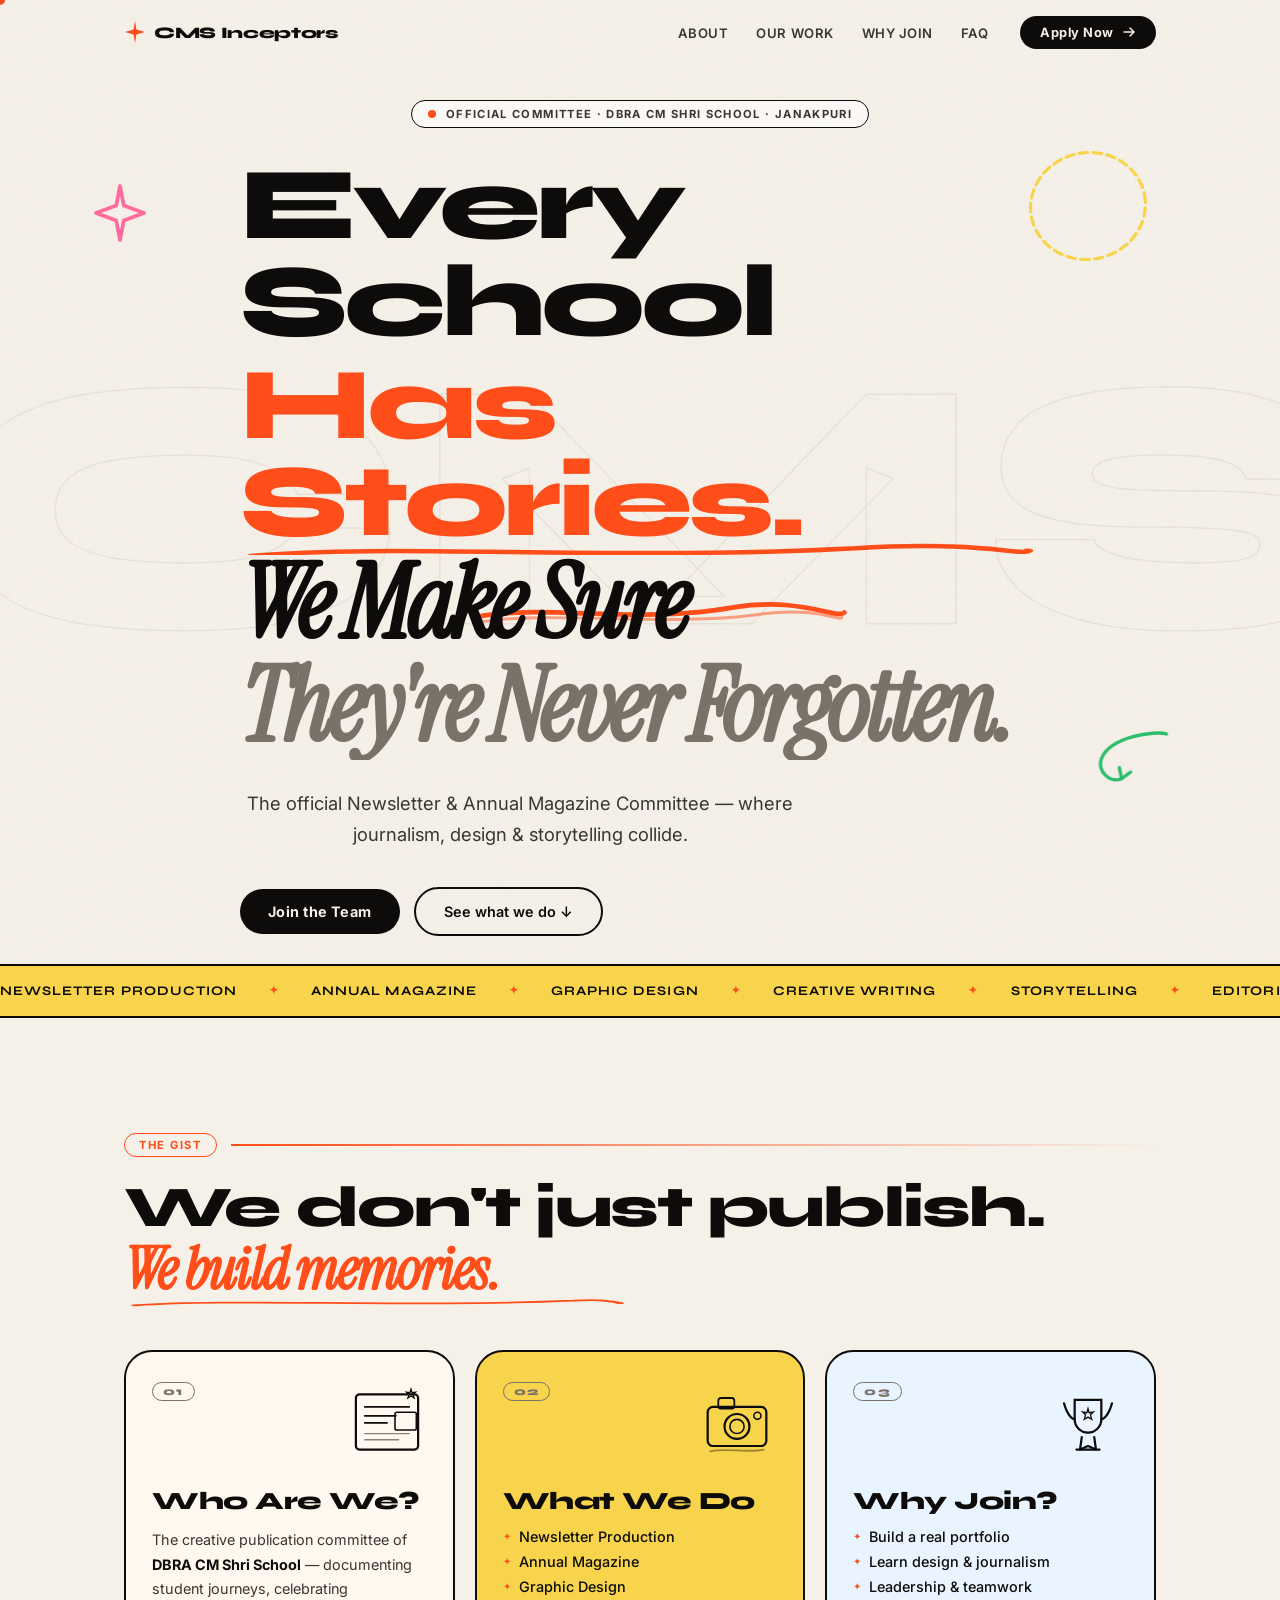
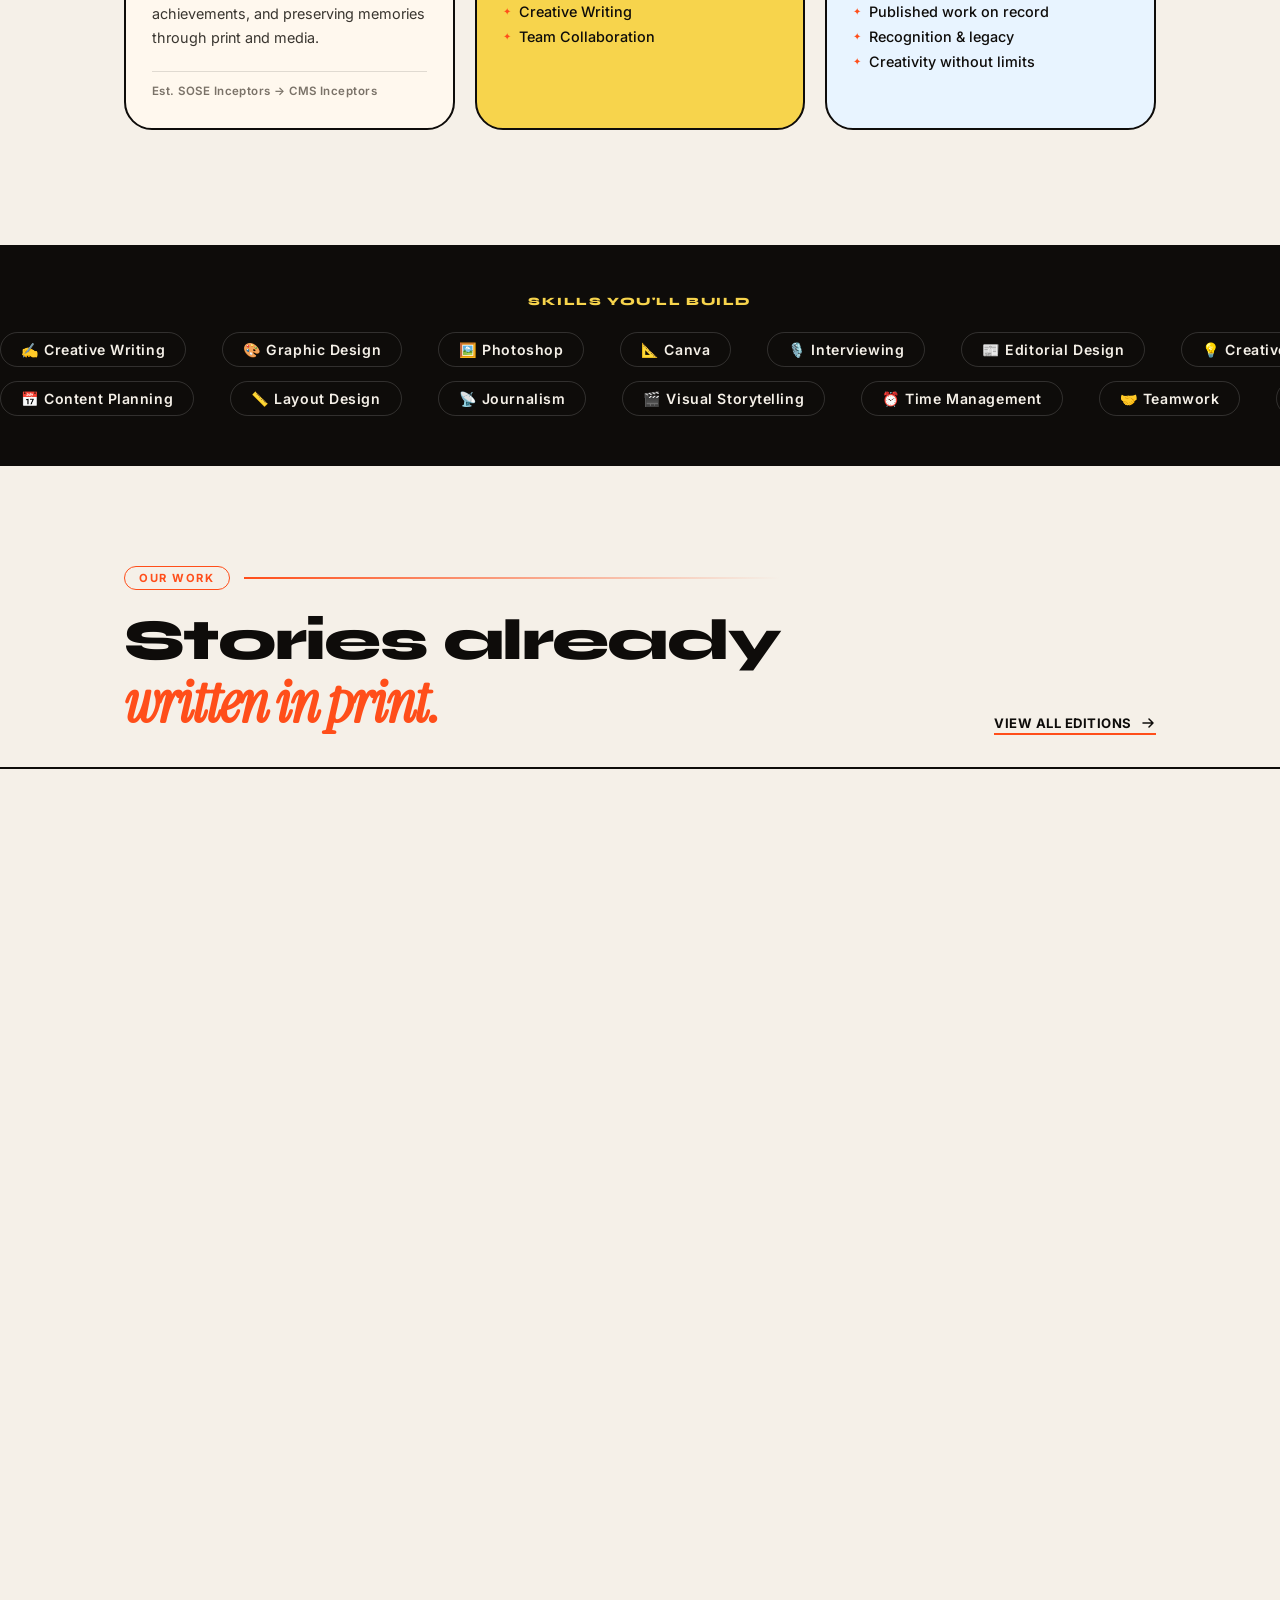
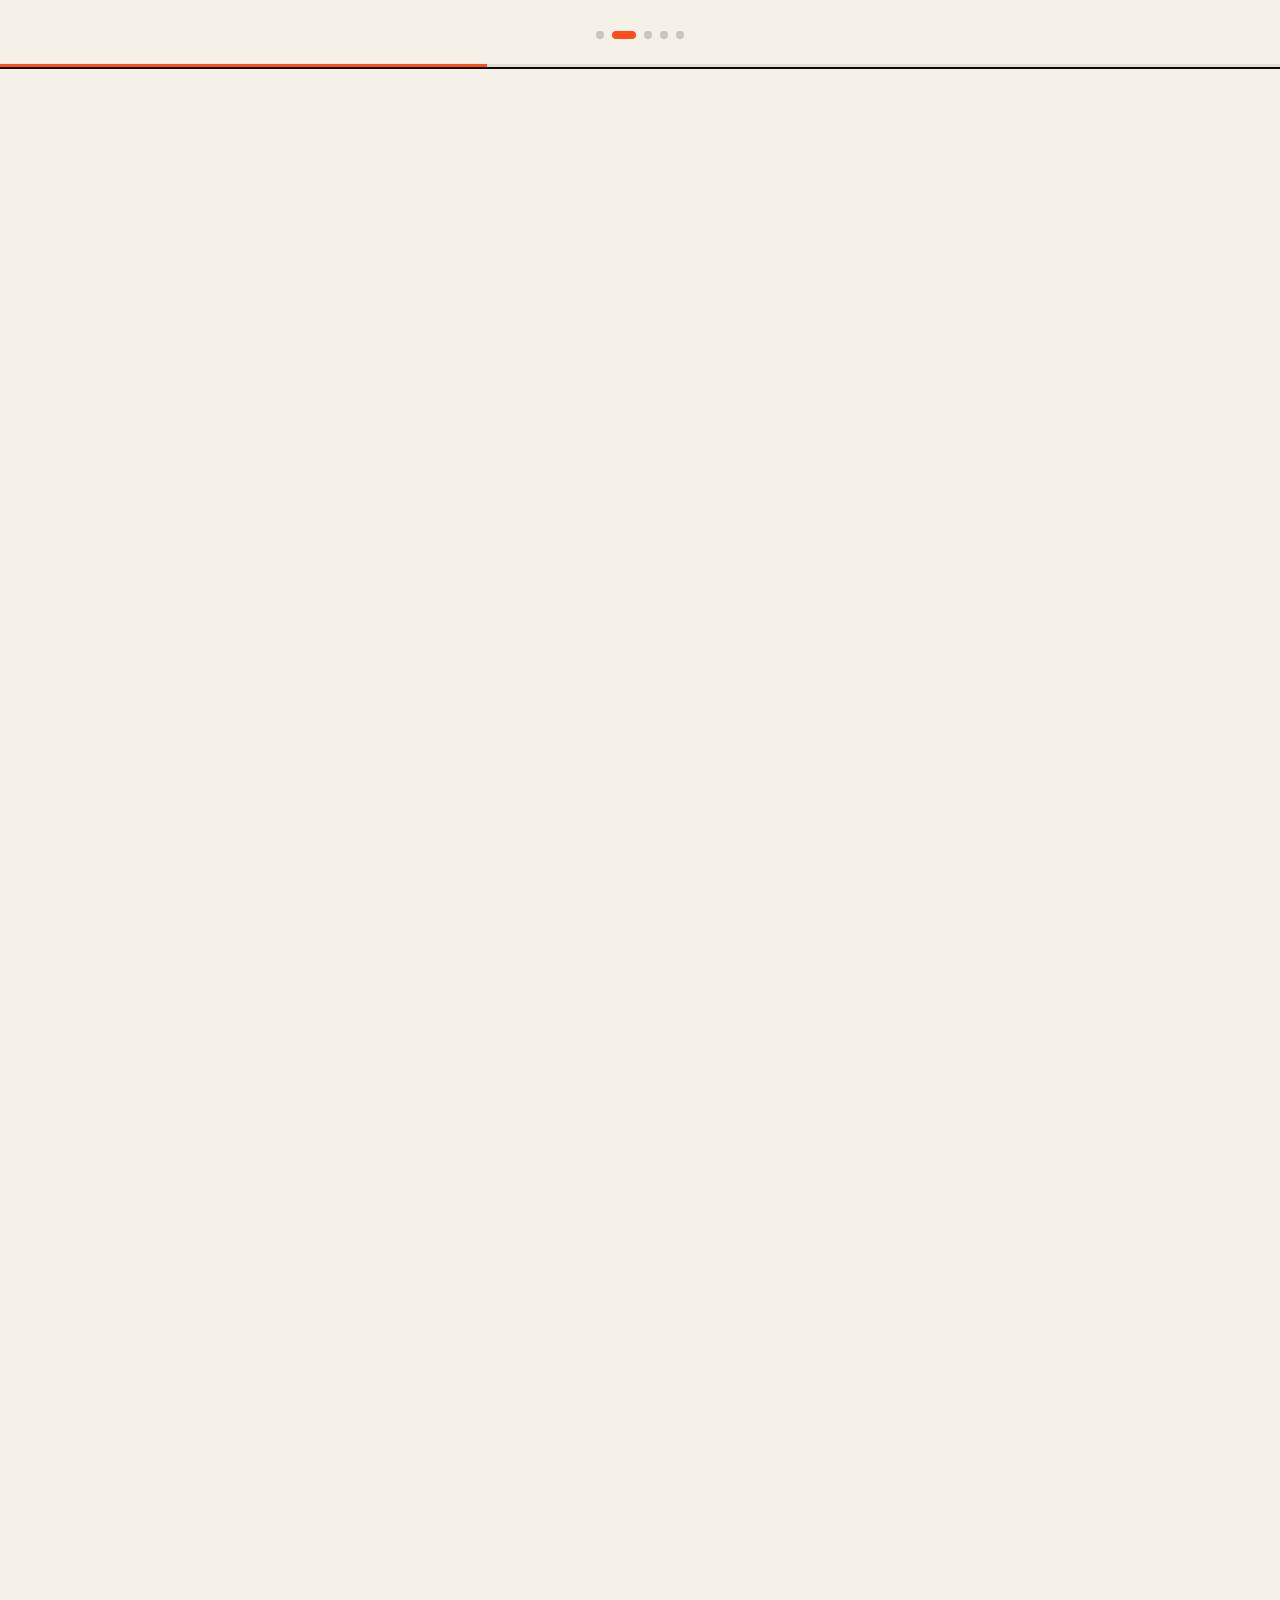
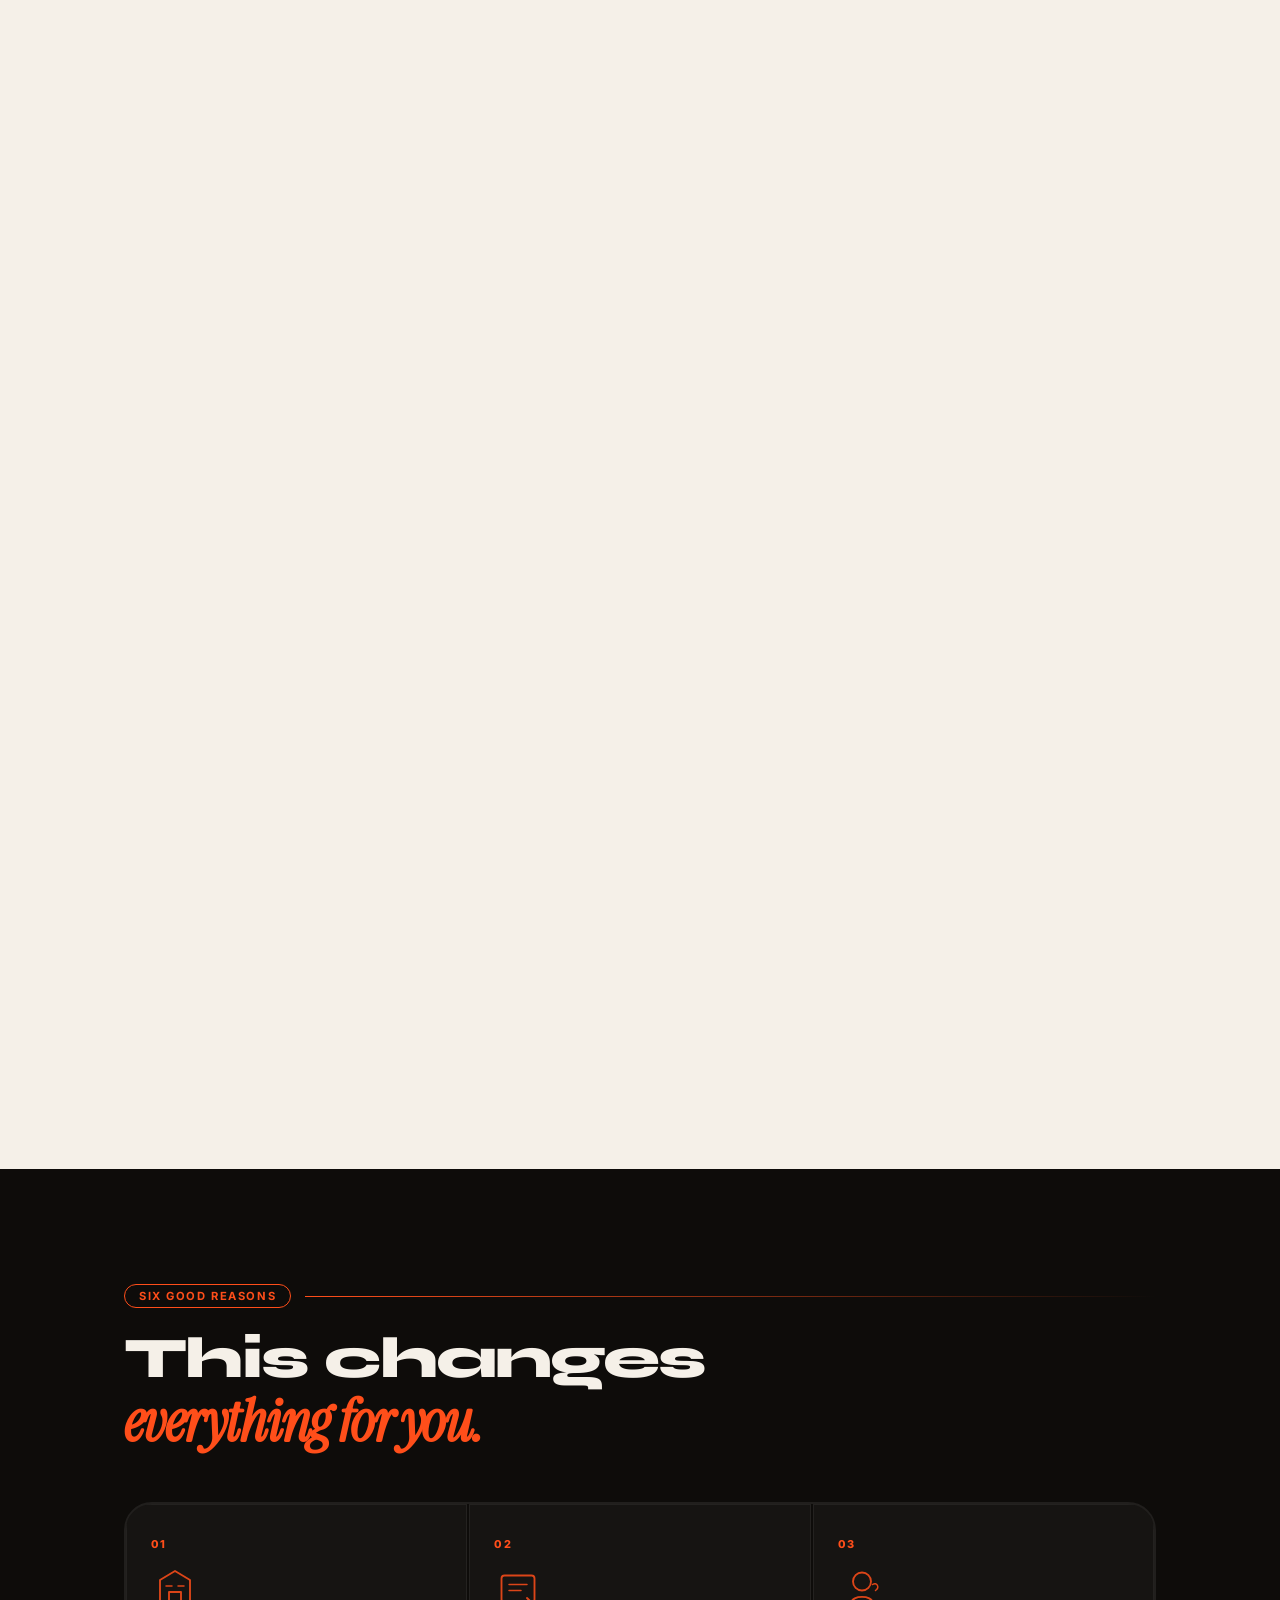
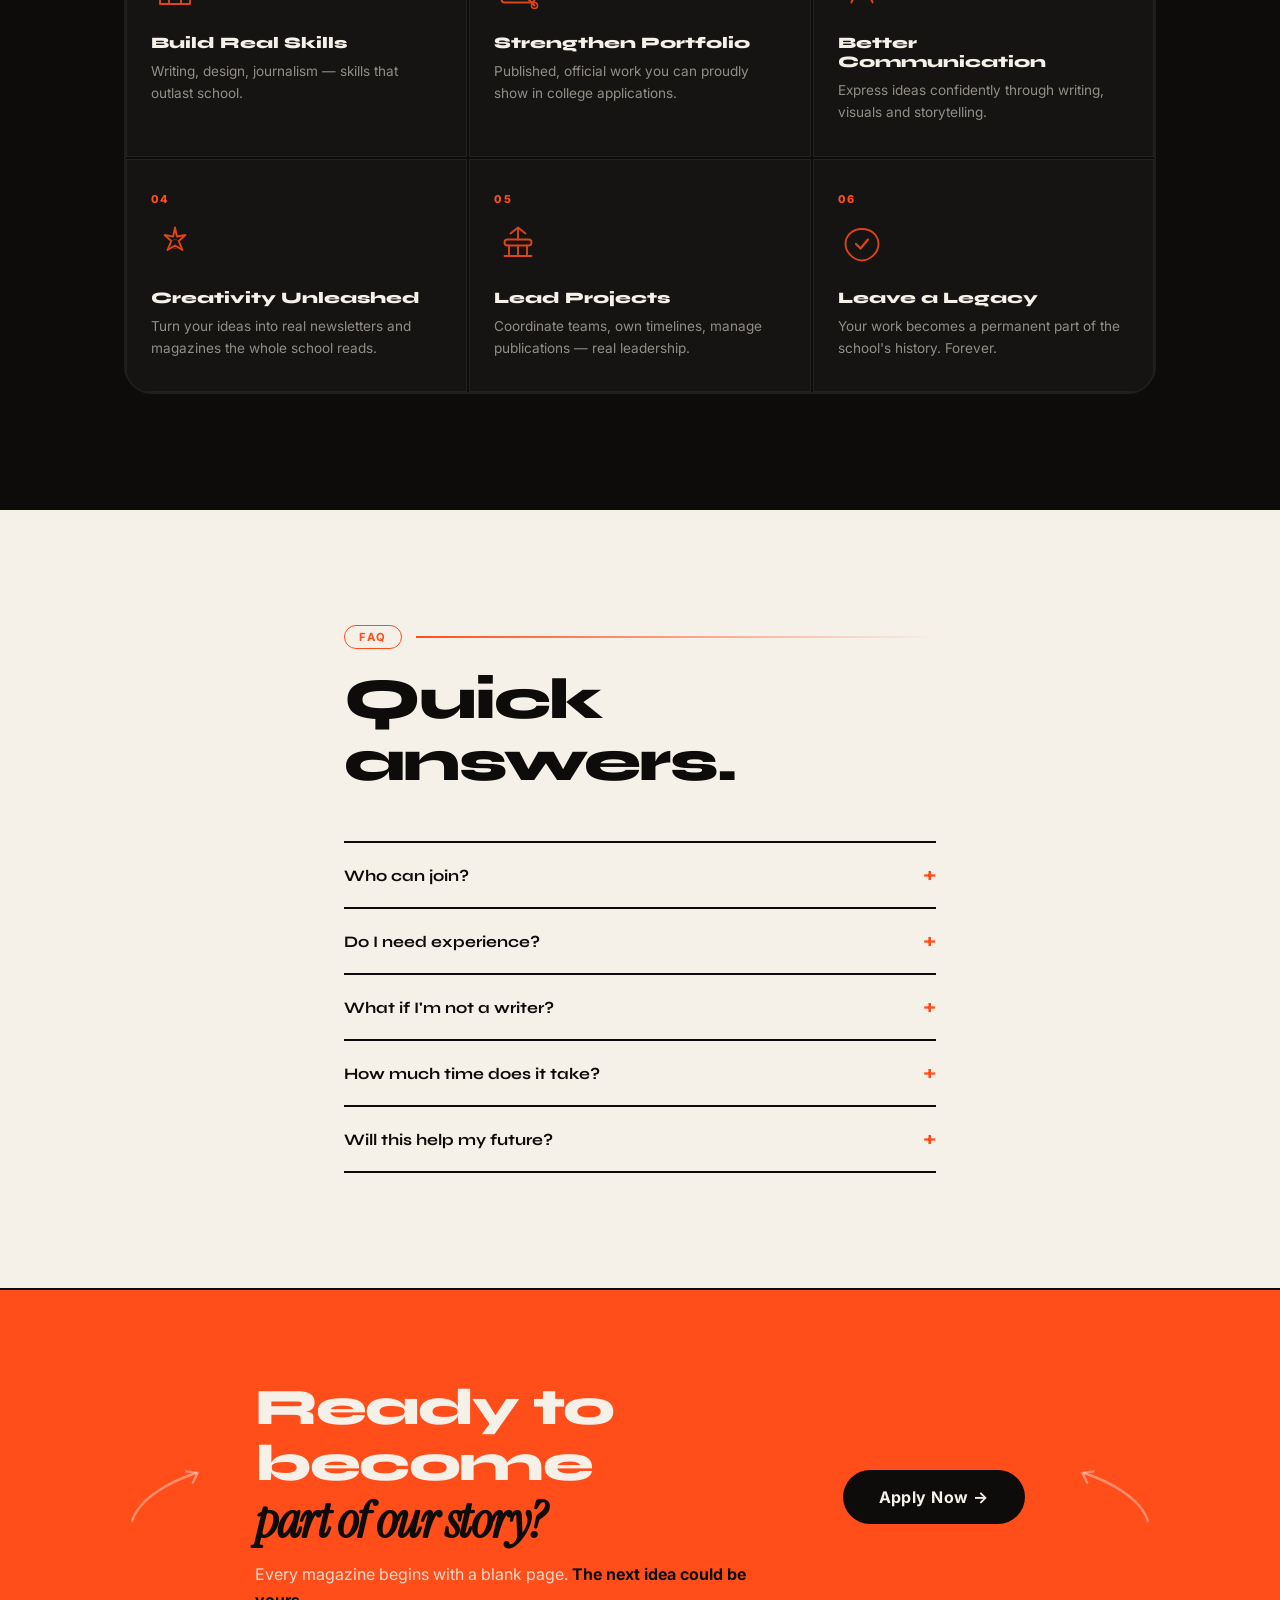
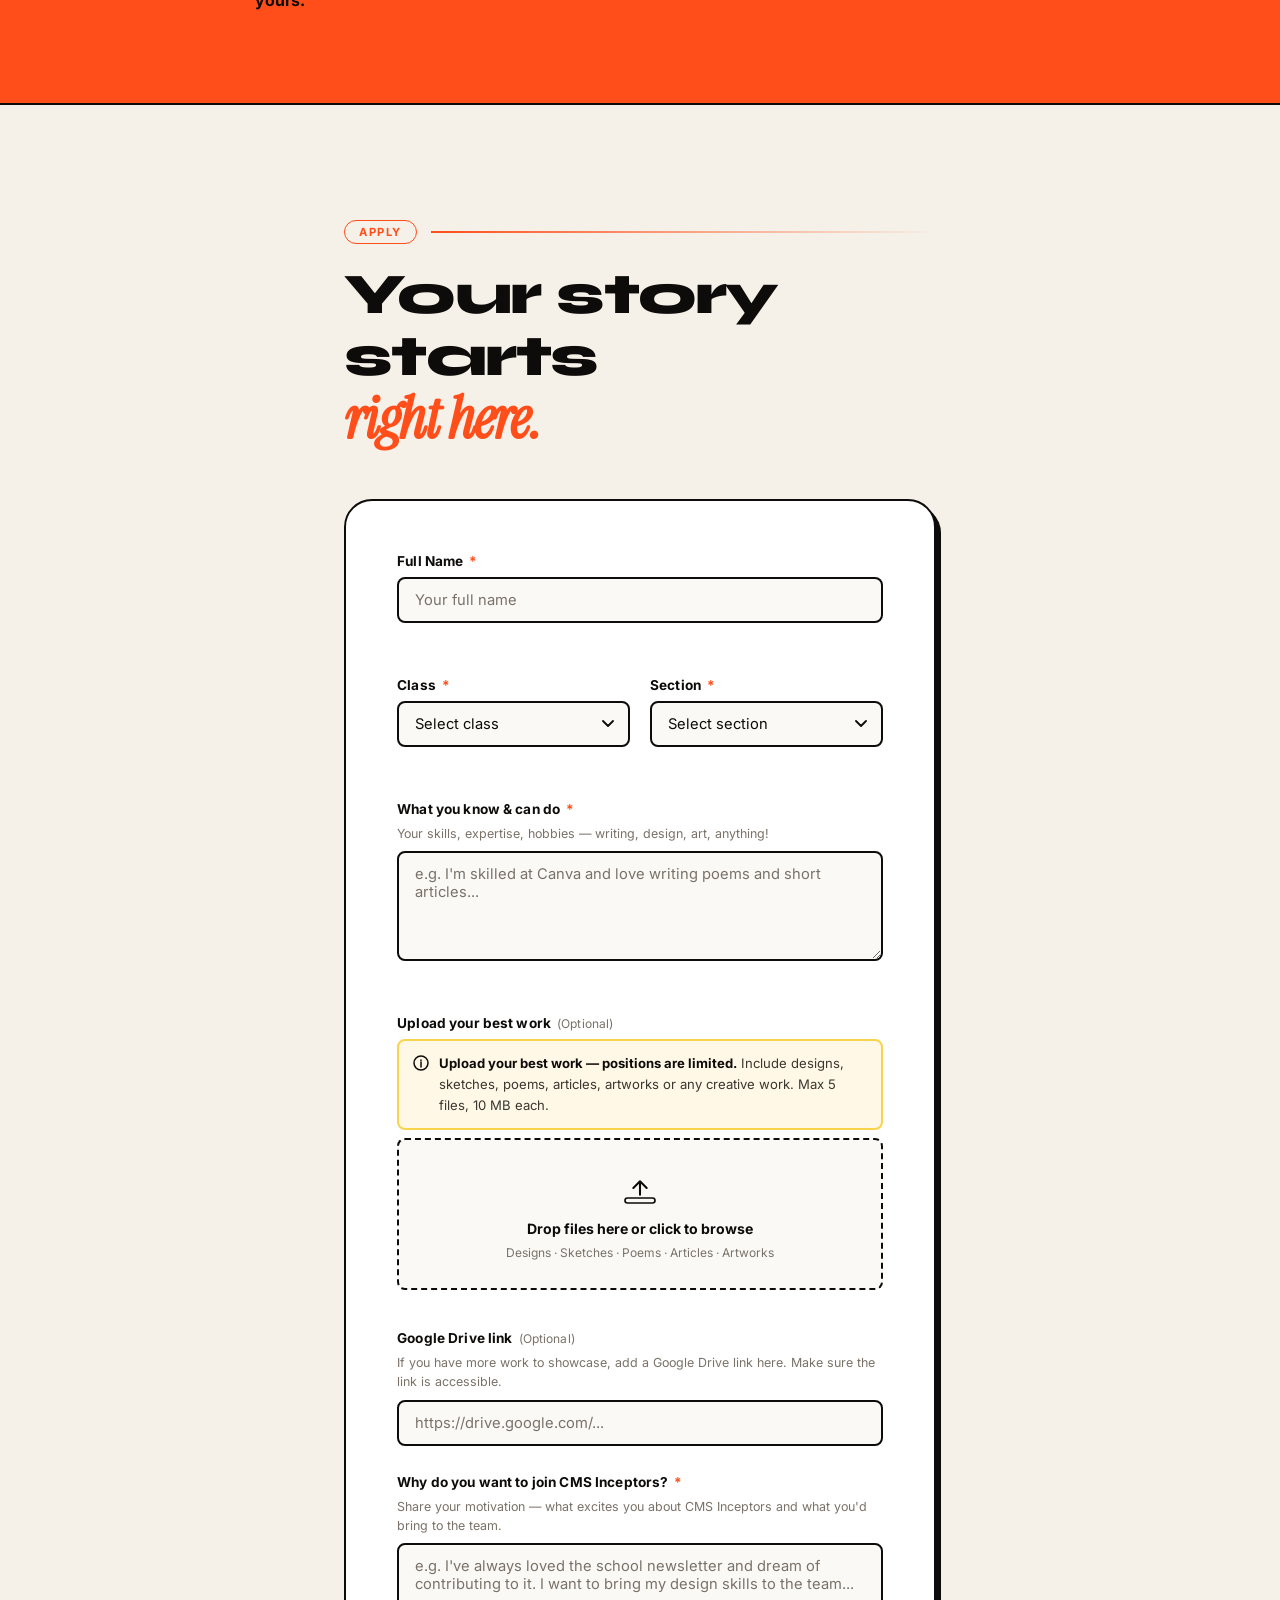
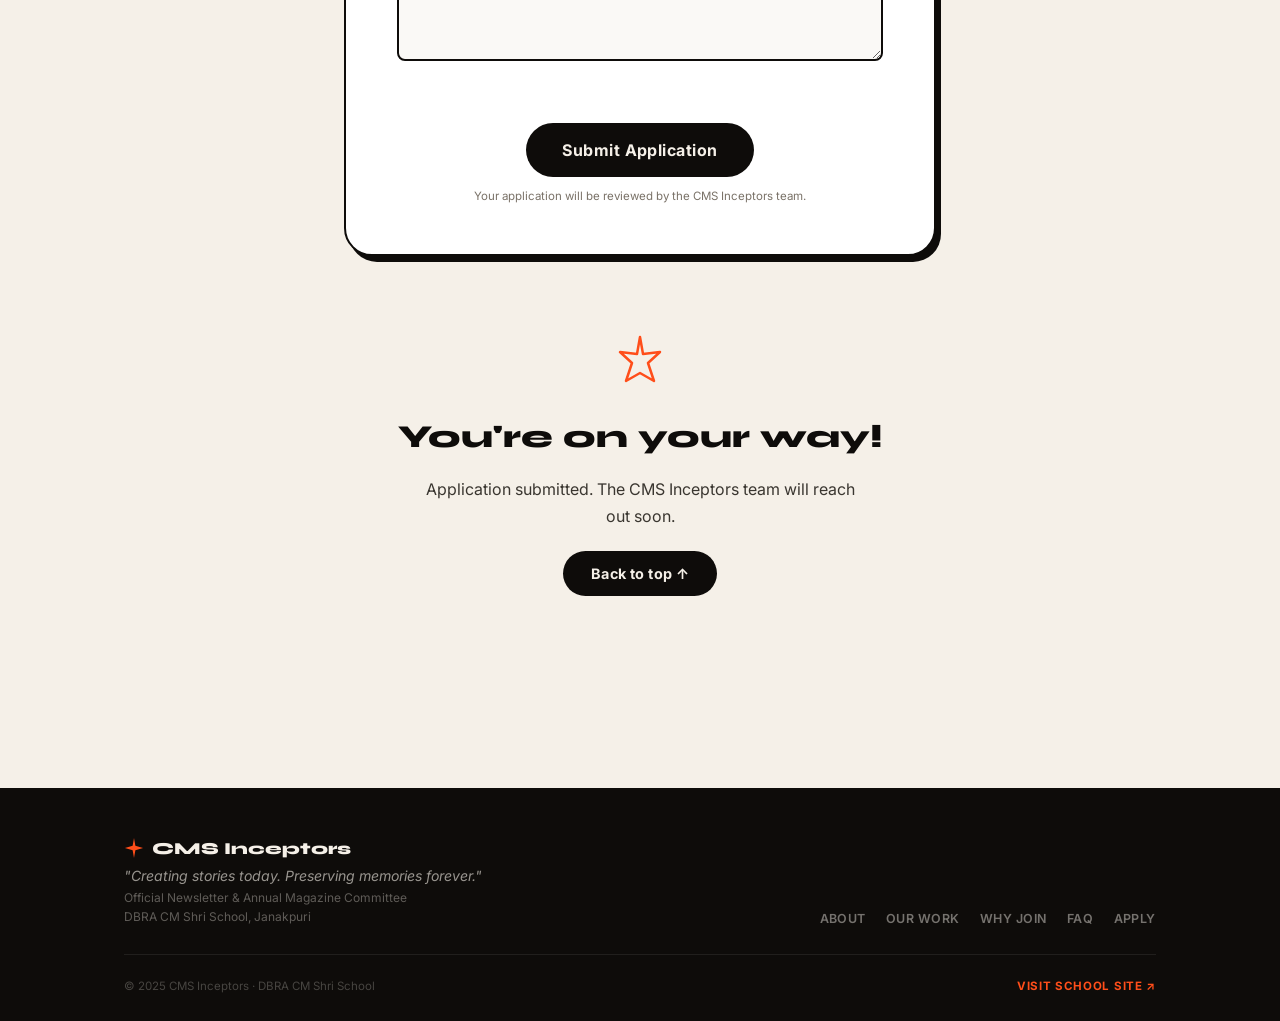
==== commit 3968dde1: "Update app.js and index.html" ====
--- a/index.html
+++ b/index.html
@@ -662,7 +662,7 @@
     </div>
     <div class="footer-bottom">
       <p>&copy; 2025 CMS Inceptors · DBRA CM Shri School</p>
-      <a href="https://sites.google.com/view/cmshrischool/newsletters?authuser=0" target="_blank" rel="noopener noreferrer" class="footer-site-link">Visit School Site ↗</a>
+      <a href="https://sites.google.com/view/cmshrischool/home" target="_blank" rel="noopener noreferrer" class="footer-site-link">Visit School Site ↗</a>
     </div>
   </div>
 </footer>
--- a/styles.css
+++ b/styles.css
@@ -807,37 +807,99 @@
   100% { transform: scaleY(0); transform-origin: bottom; }
 }
 
-/* ── Mobile: simple horizontal swipe fallback ─────────────────── */
-@media (max-width: 640px) {
-  .fan-scroll-driver { height: auto; }
+/* ═══════════════════════════════════════════════════════════════
+   MOBILE HORIZONTAL SLIDER  (≤ 768px)
+   The 3D fan is replaced with a clean snap-scroll card slider.
+   Desktop 3D animation is completely untouched above this block.
+═══════════════════════════════════════════════════════════════ */
+@media (max-width: 768px) {
+
+  /* Collapse the tall scroll-driver — no sticky pinning needed */
+  .fan-scroll-driver {
+    height: auto !important;
+  }
+
+  /* Un-sticky the viewport */
   .fan-sticky {
-    position: relative; height: auto;
-    padding-block: 32px 48px;
+    position: relative !important;
+    height: auto !important;
+    padding-block: 28px 56px;
+    overflow: visible;
   }
+
+  /* Hide desktop-only chrome */
+  .fan-progress-bar,
+  .fan-scroll-hint { display: none !important; }
+
+  /* ── Slider track ─────────────────────────────────────────── */
   .fan-stage {
-    perspective: none;
-    height: auto; max-height: none;
-    overflow-x: auto; overflow-y: hidden;
-    justify-content: flex-start;
-    scroll-snap-type: x mandatory;
+    /* reset all 3D */
+    perspective: none !important;
+    transform-style: flat !important;
+    height: auto !important;
+    max-height: none !important;
+    /* horizontal scroll */
+    display: flex !important;
+    flex-direction: row !important;
+    align-items: stretch !important;
+    justify-content: flex-start !important;
+    overflow-x: auto !important;
+    overflow-y: hidden !important;
+    scroll-snap-type: x mandatory !important;
     -webkit-overflow-scrolling: touch;
     gap: 16px;
-    padding-inline: clamp(20px, 5vw, 40px);
+    padding: 12px clamp(20px, 6vw, 40px) 20px;
     scrollbar-width: none;
+    cursor: grab;
   }
   .fan-stage::-webkit-scrollbar { display: none; }
+  .fan-stage.is-dragging { cursor: grabbing; }
+
+  /* ── Individual card ──────────────────────────────────────── */
   .fan-card {
-    position: relative;
-    flex-shrink: 0;
-    width: 200px;
+    /* override all JS-driven inline transforms */
+    transform: none !important;
+    position: relative !important;
+    flex-shrink: 0 !important;
+    width: 220px !important;
     scroll-snap-align: center;
+    z-index: 1 !important;
+    transition: box-shadow 0.25s ease !important;
+  }
+  .fan-card:active { cursor: grabbing; }
+
+  /* Card face — slightly smaller on mobile */
+  .fan-card-face {
+    border-radius: 16px;
+    box-shadow: 0 8px 28px rgba(0,0,0,0.1) !important;
+  }
+  .fan-card:hover .fan-card-face {
+    box-shadow: 0 12px 36px rgba(0,0,0,0.15) !important;
+  }
+
+  /* Labels always visible */
+  .fan-card-label {
+    opacity: 1 !important;
     transform: none !important;
   }
-  .fan-card-label { opacity: 1; transform: none; }
-  .fan-scroll-hint { display: none; }
-  .fan-progress-bar { display: none; }
-  .fan-dots { bottom: 12px; }
-}
+
+  /* Dot nav repositioned below the slider */
+  .fan-dots {
+    position: relative !important;
+    bottom: auto !important;
+    left: auto !important;
+    transform: none !important;
+    display: flex;
+    justify-content: center;
+    margin-top: 16px;
+    gap: 8px;
+  }
+}
+
+@media (max-width: 400px) {
+  .fan-card { width: 190px !important; }
+}
+
 
 .drag-hint {
   display: flex; align-items: center; gap: 8px;
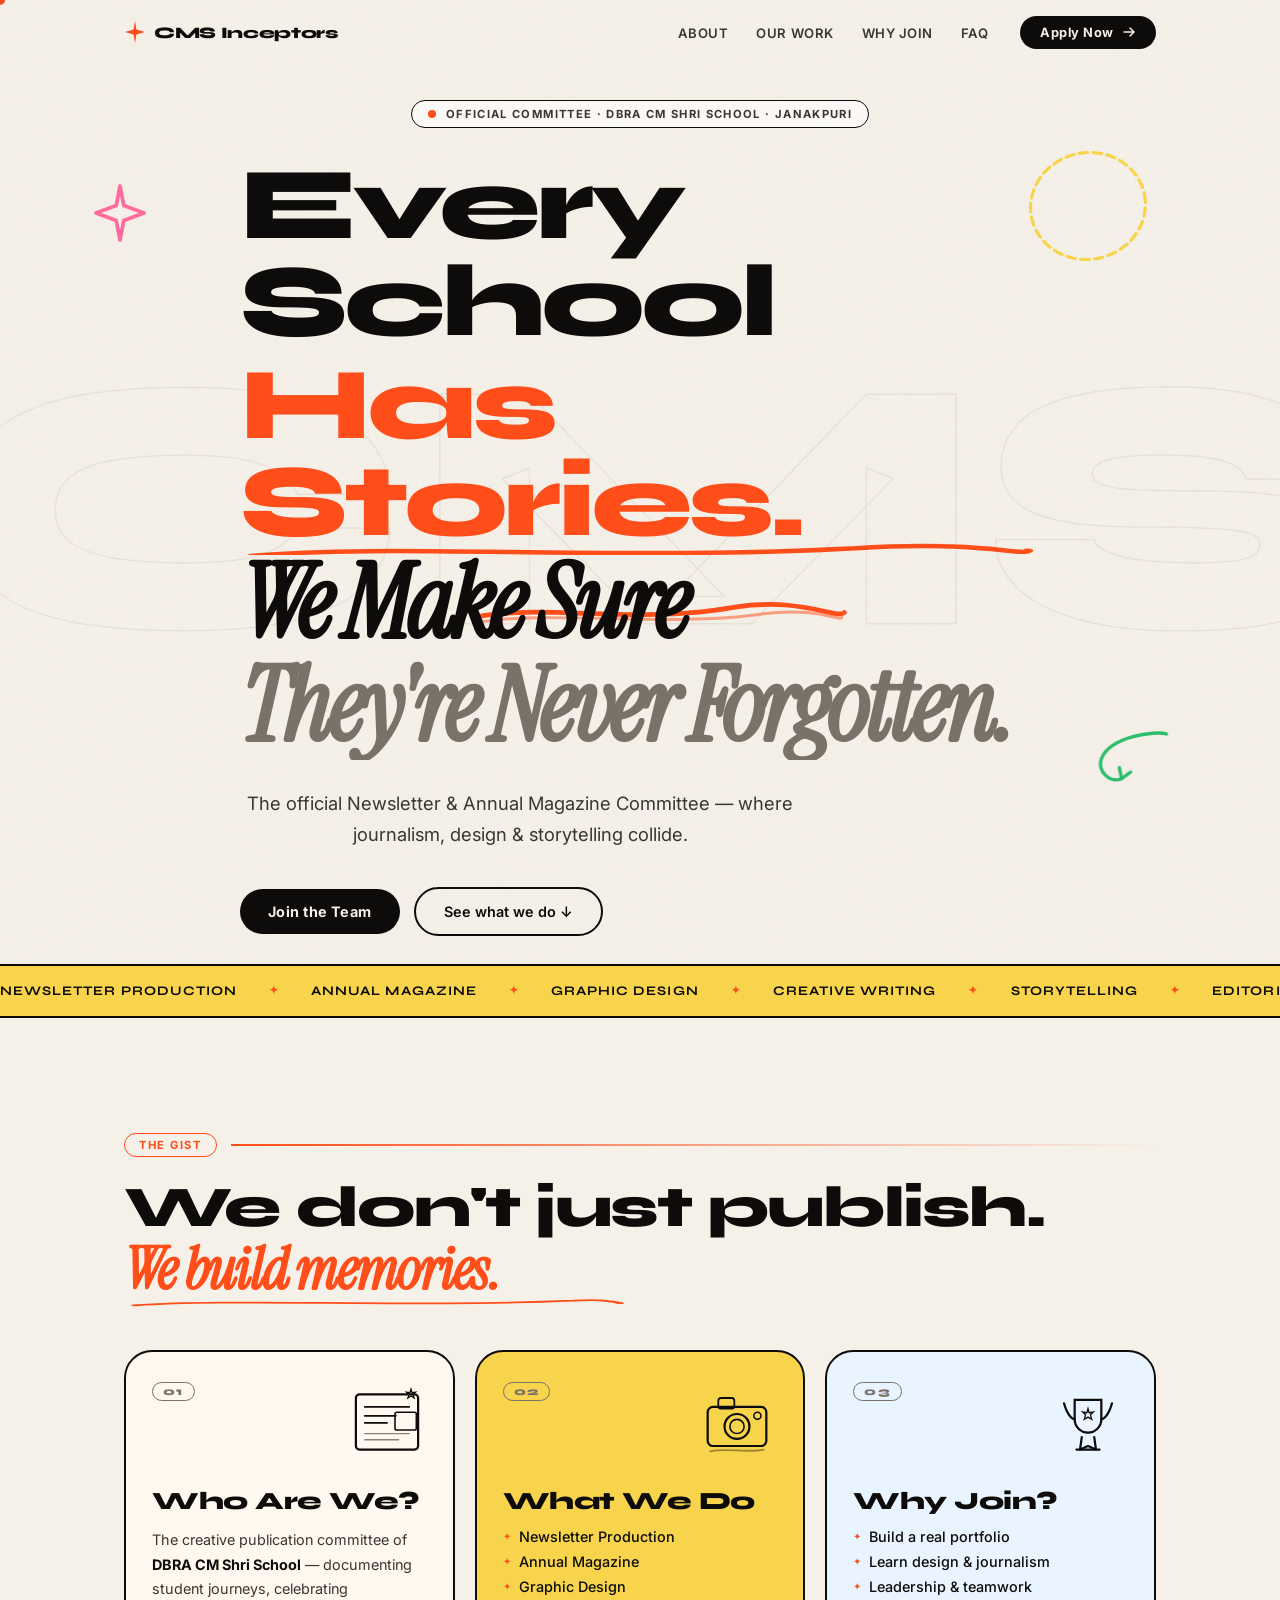
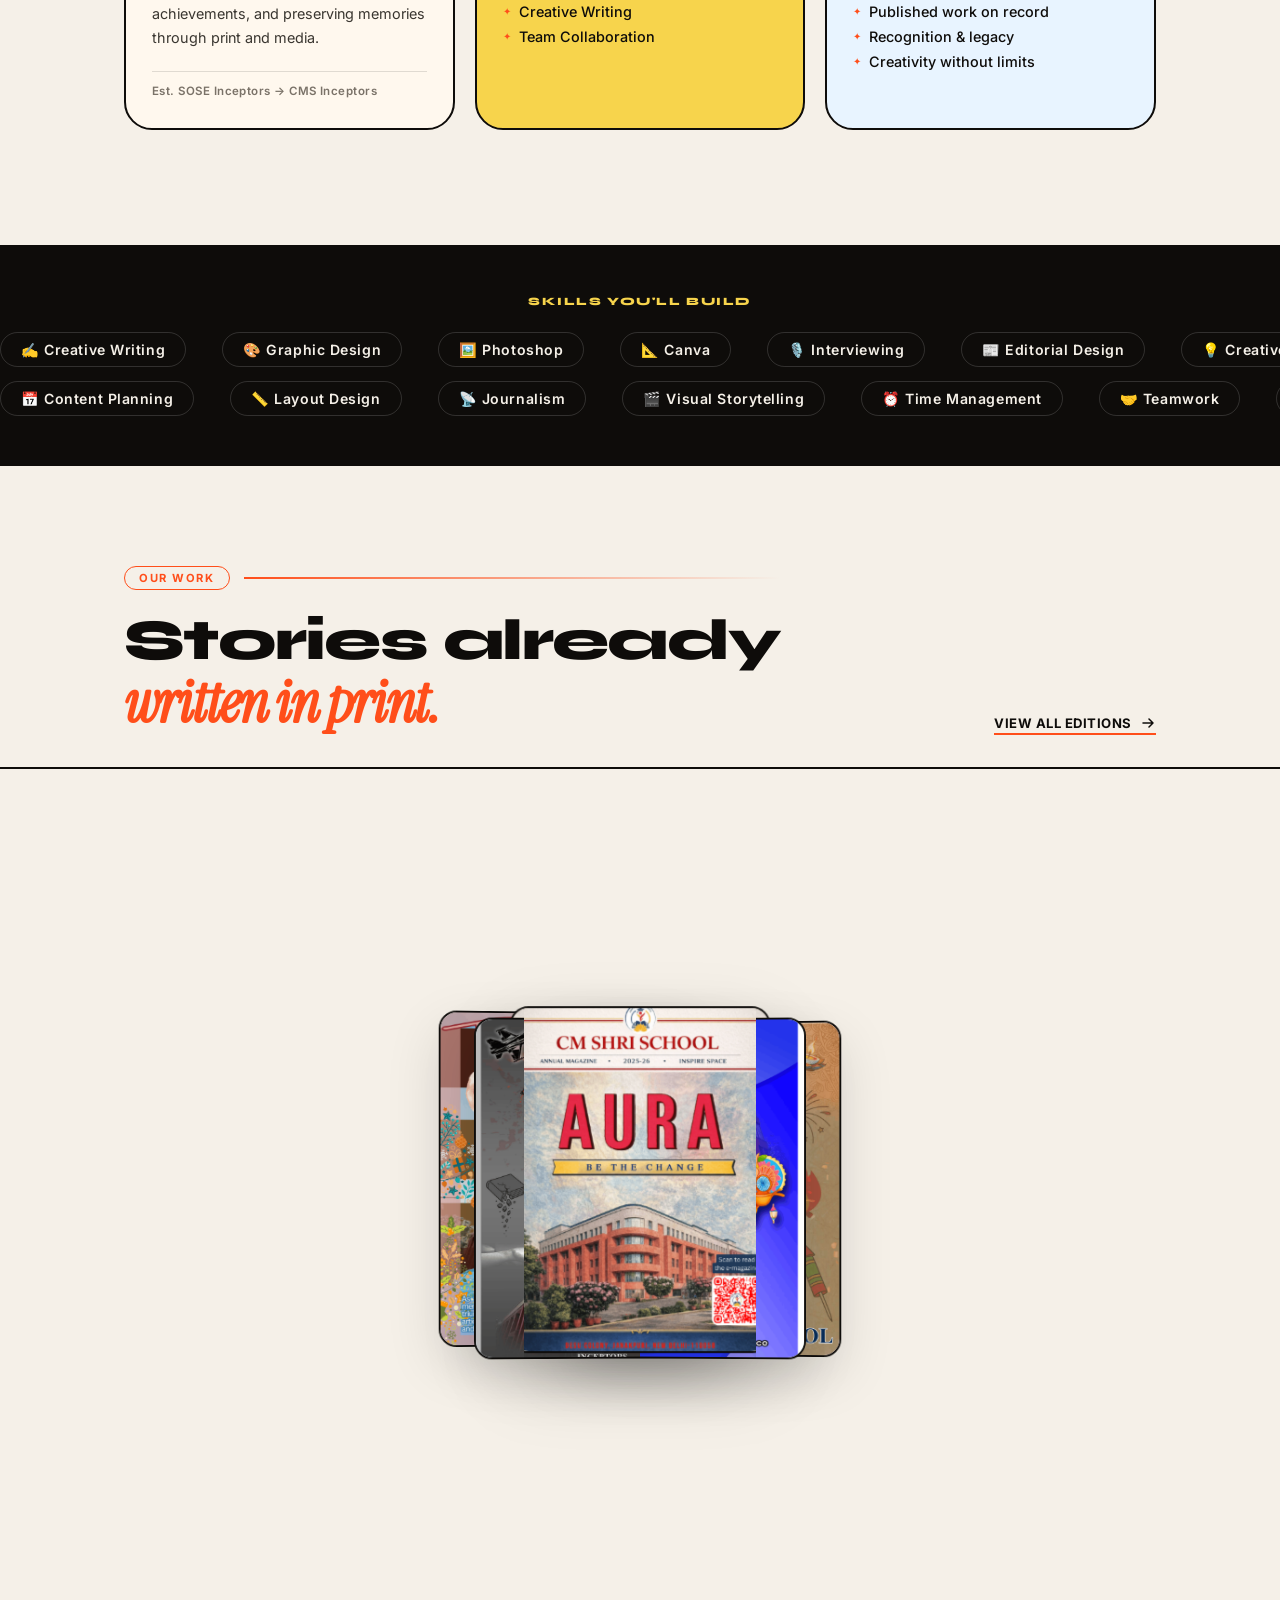
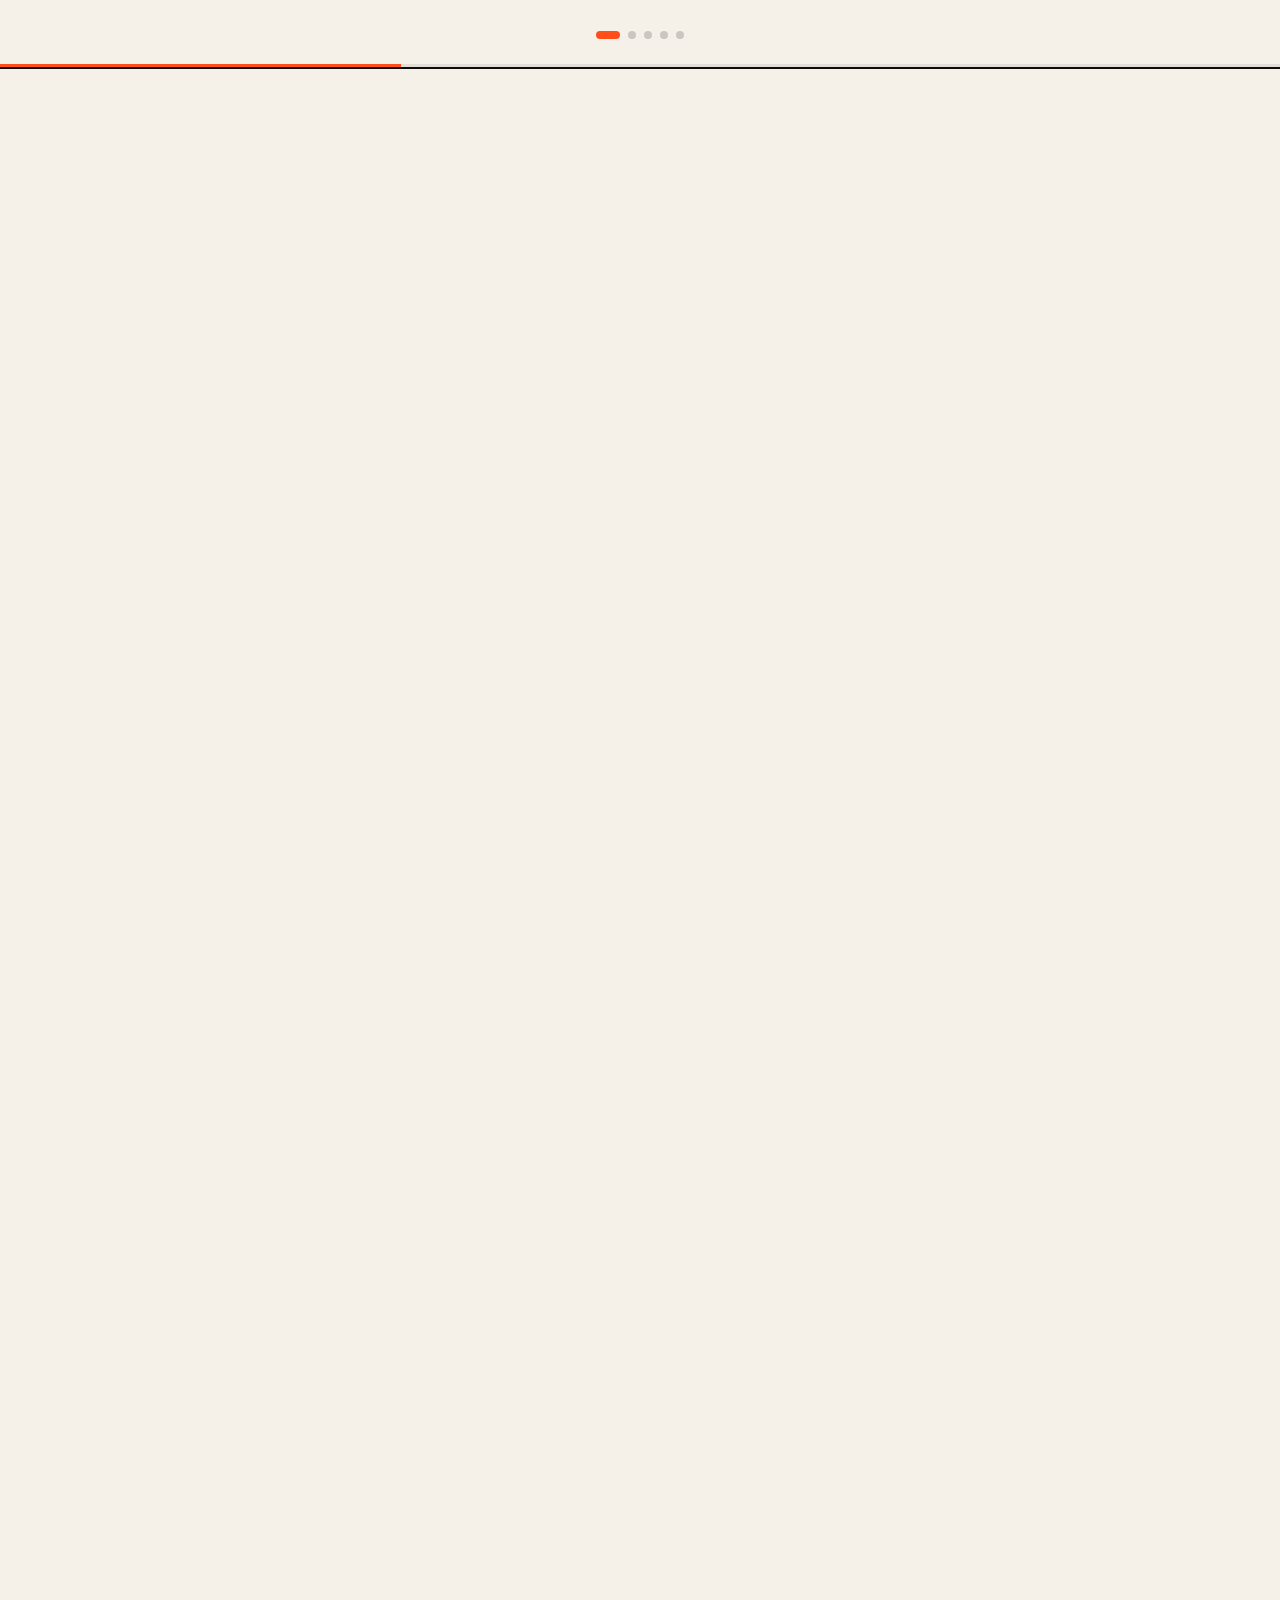
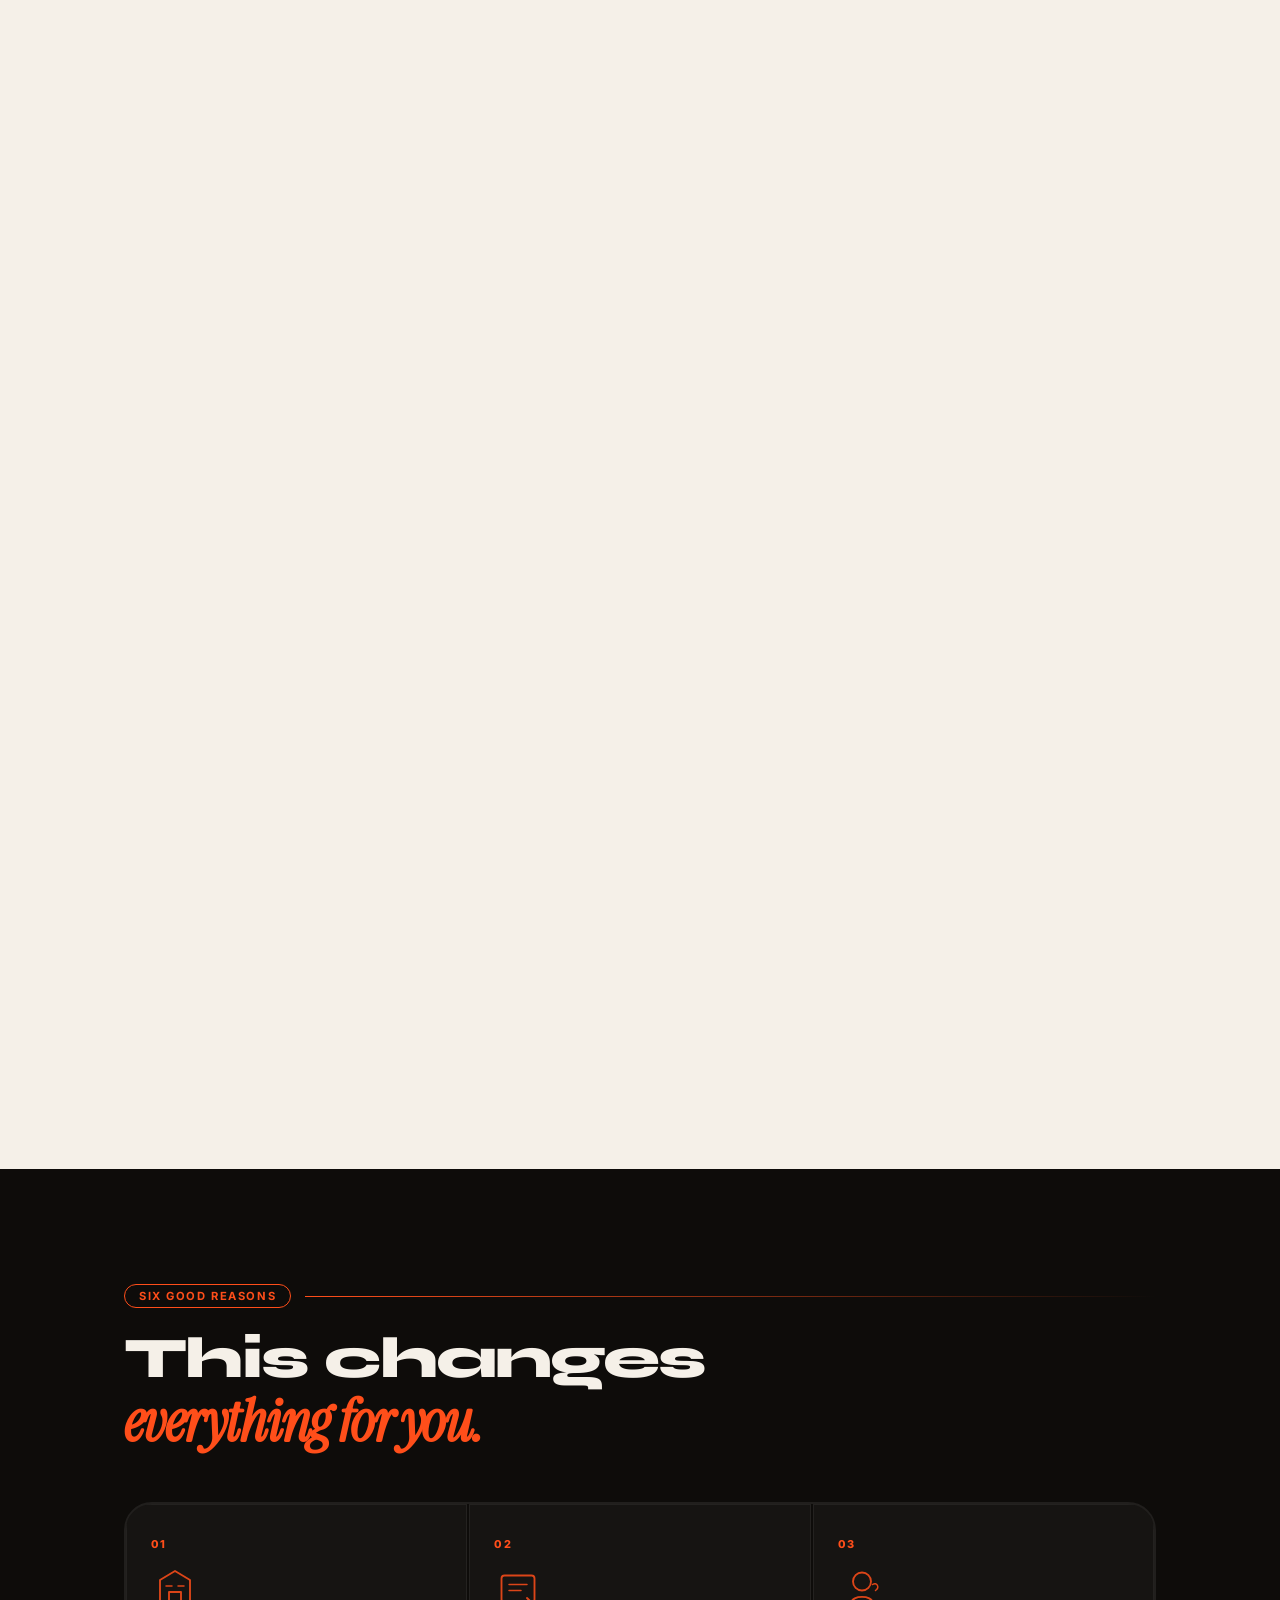
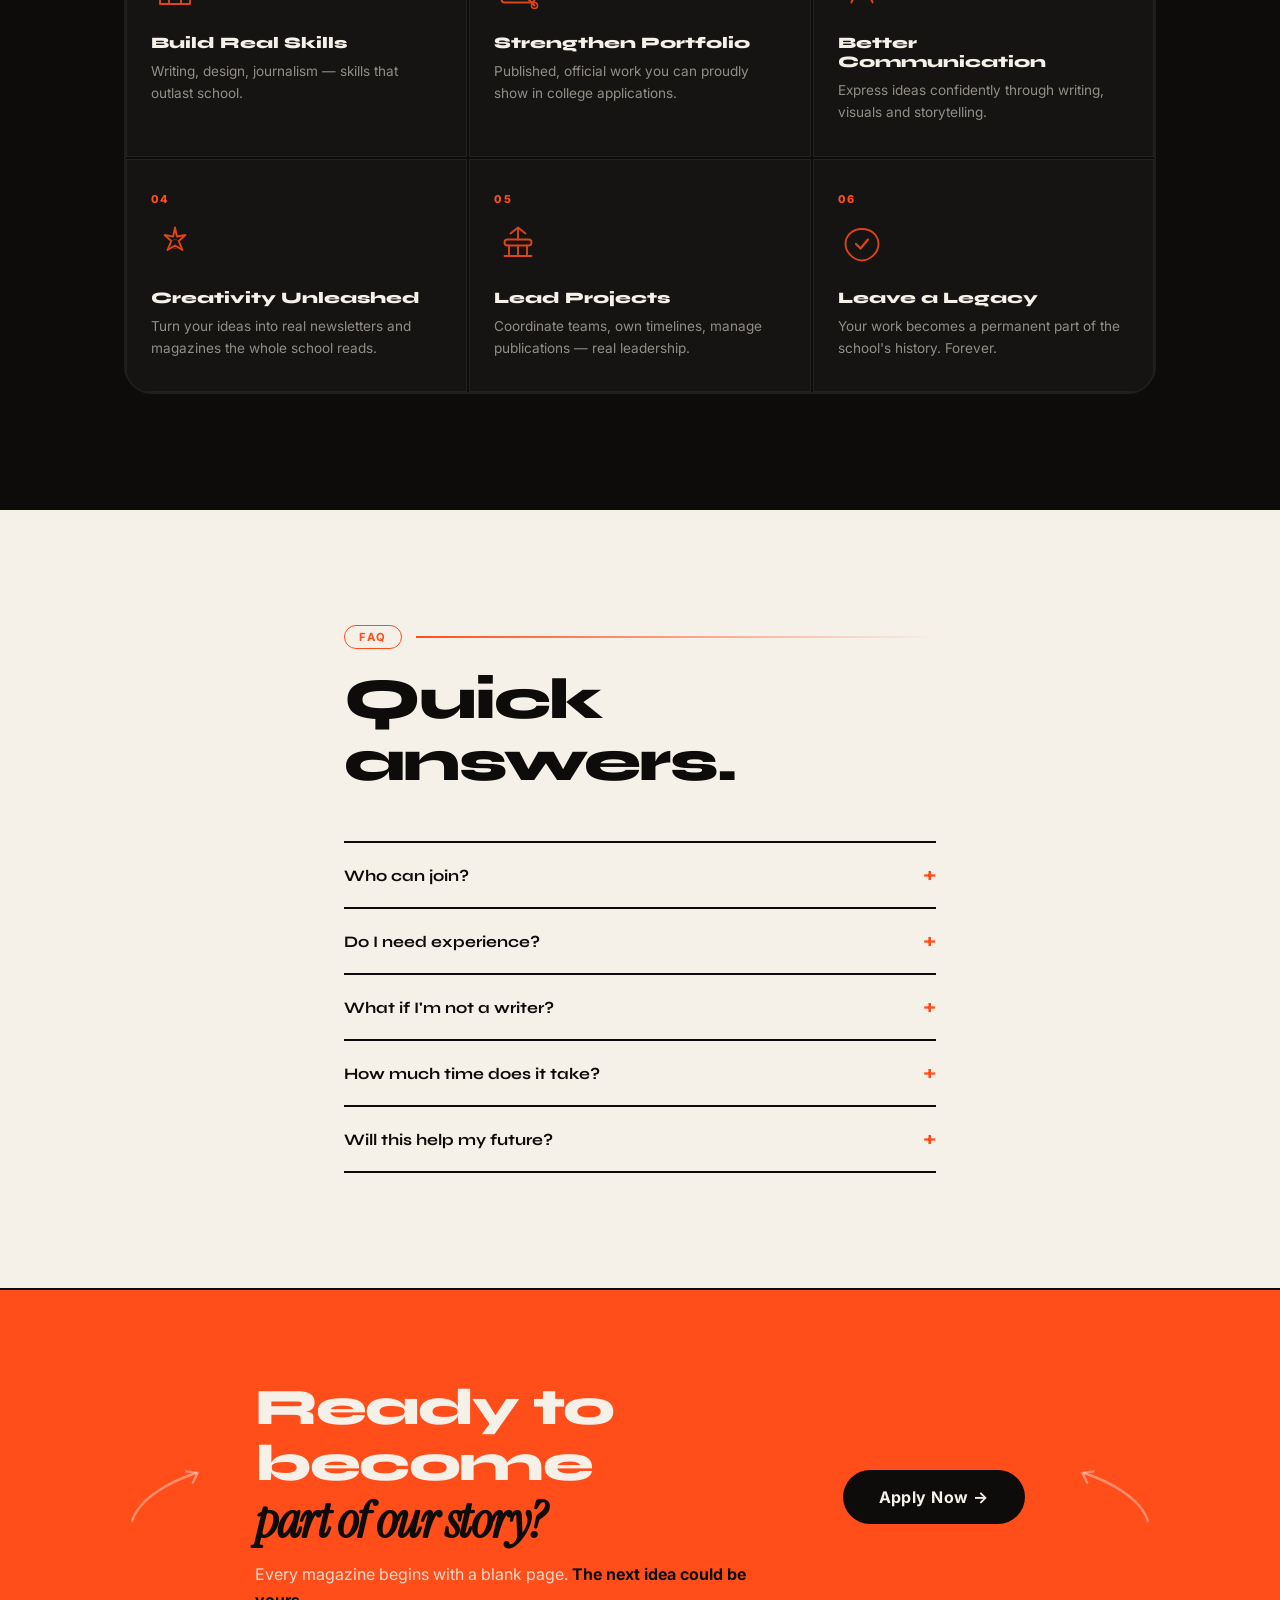
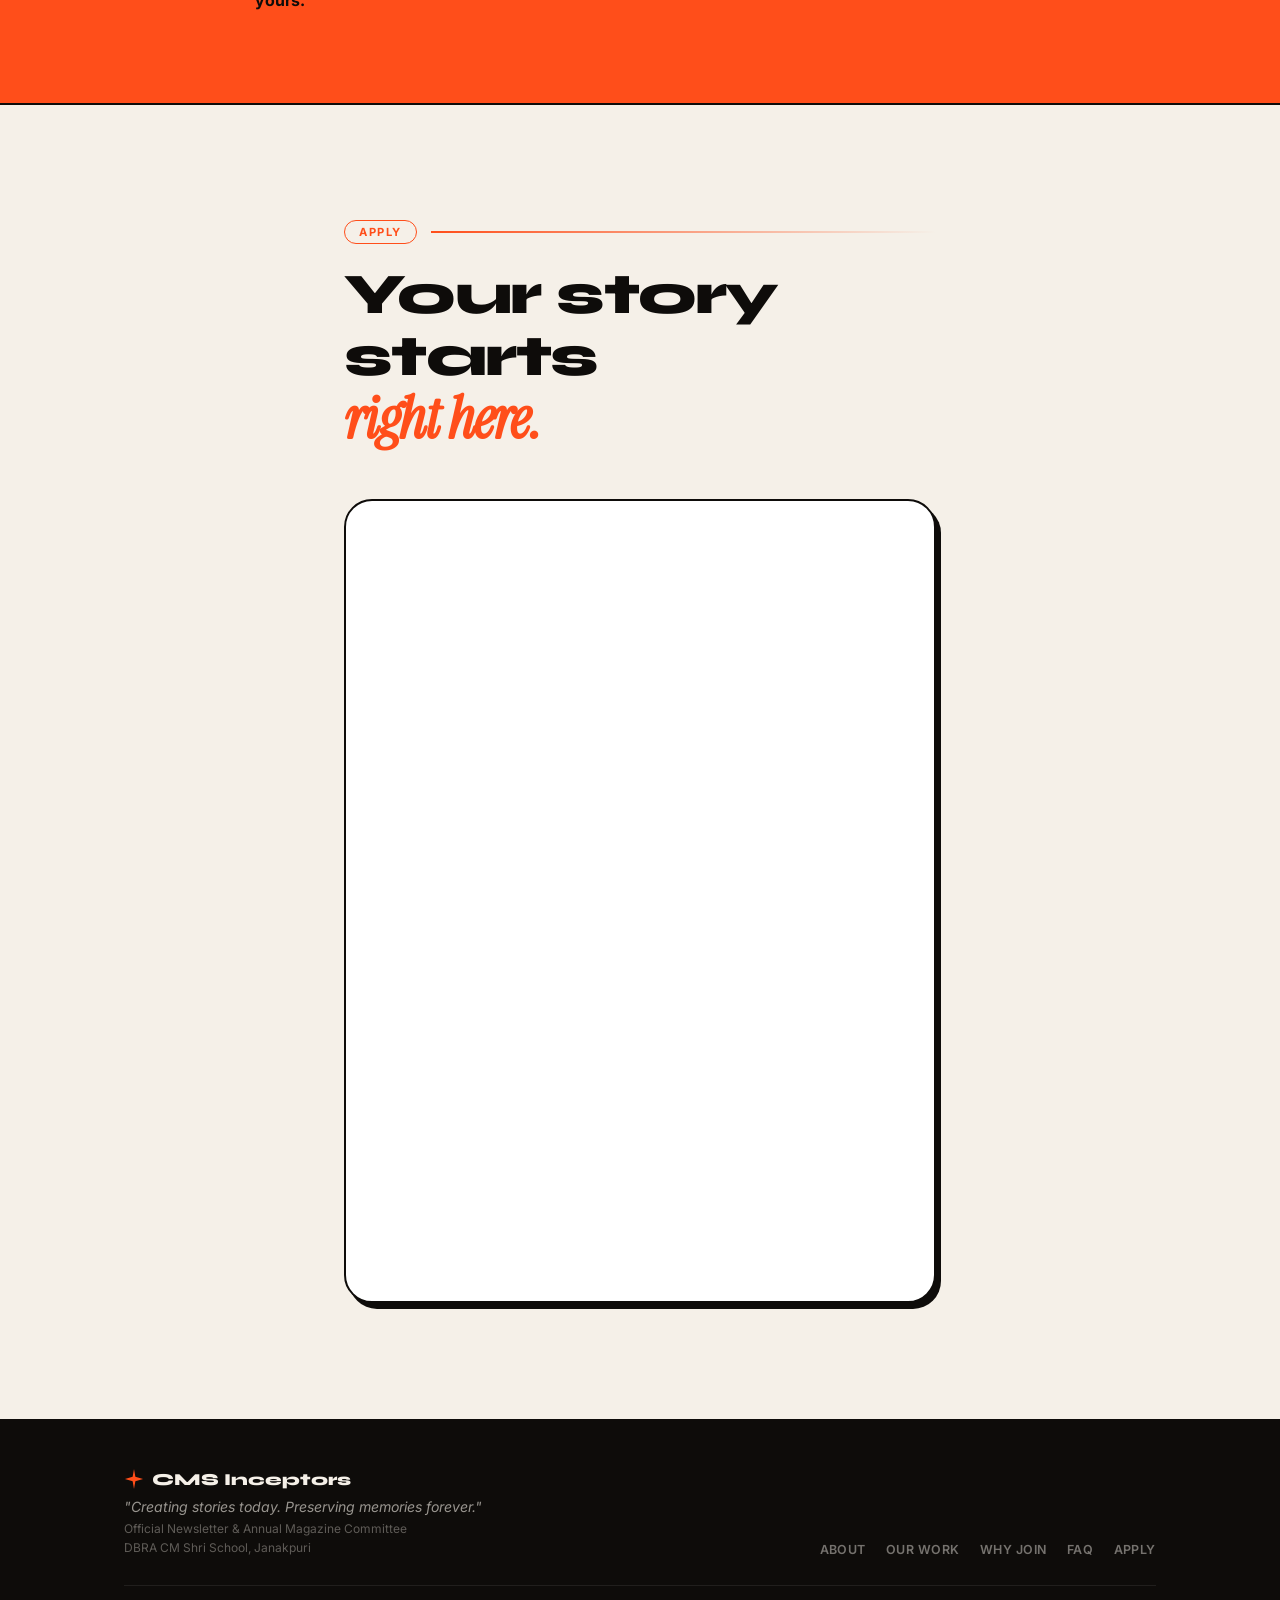
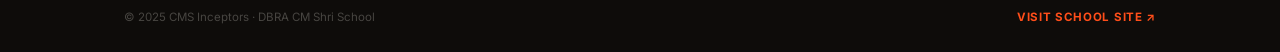
==== commit 6a7945ad: "Replace custom form with Google Form embed" ====
--- a/index.html
+++ b/index.html
@@ -548,93 +548,18 @@
       Your story starts<br/><em>right here.</em>
     </h2>
 
-    <form class="apply-form reveal" id="application-form" novalidate aria-label="CMS Inceptors Application Form">
-
-      <div class="form-group">
-        <label for="student-name">Full Name <span class="req" aria-label="required">*</span></label>
-        <input type="text" id="student-name" name="name" placeholder="Your full name" required autocomplete="name" aria-required="true" />
-        <span class="field-error" role="alert" aria-live="polite"></span>
-      </div>
-
-      <div class="form-row-2">
-        <div class="form-group">
-          <label for="student-class">Class <span class="req" aria-label="required">*</span></label>
-          <select id="student-class" name="class" required aria-required="true">
-            <option value="" disabled selected>Select class</option>
-            <option value="9">Class 9</option>
-            <option value="11">Class 11</option>
-          </select>
-          <span class="field-error" role="alert" aria-live="polite"></span>
-        </div>
-        <div class="form-group">
-          <label for="student-section">Section <span class="req" aria-label="required">*</span></label>
-          <select id="student-section" name="section" required aria-required="true">
-            <option value="" disabled selected>Select section</option>
-            <option value="A">A</option><option value="B">B</option>
-            <option value="C">C</option><option value="D">D</option>
-            <option value="E">E</option><option value="F">F</option>
-          </select>
-          <span class="field-error" role="alert" aria-live="polite"></span>
-        </div>
-      </div>
-
-      <div class="form-group">
-        <label for="student-skills">What you know &amp; can do <span class="req" aria-label="required">*</span></label>
-        <p class="field-hint">Your skills, expertise, hobbies — writing, design, art, anything!</p>
-        <textarea id="student-skills" name="skills" rows="4" placeholder="e.g. I'm skilled at Canva and love writing poems and short articles..." required aria-required="true"></textarea>
-        <span class="field-error" role="alert" aria-live="polite"></span>
-      </div>
-
-      <div class="form-group">
-        <label for="student-files">
-          Upload your best work
-          <span class="optional-tag">(Optional)</span>
-        </label>
-        <div class="field-note-box">
-          <svg width="16" height="16" viewBox="0 0 16 16" fill="none" aria-hidden="true"><circle cx="8" cy="8" r="7" stroke="currentColor" stroke-width="1.5"/><path d="M8 7v5M8 5v.5" stroke="currentColor" stroke-width="1.5" stroke-linecap="round"/></svg>
-          <p><strong>Upload your best work — positions are limited.</strong> Include designs, sketches, poems, articles, artworks or any creative work. Max 5 files, 10 MB each.</p>
-        </div>
-        <div class="file-upload-area" id="file-drop-zone" tabindex="0" role="button" aria-label="Upload files — click or drag and drop">
-          <div class="file-upload-icon" aria-hidden="true">
-            <svg viewBox="0 0 48 48" fill="none" width="40" height="40"><path d="M24 32 V16 M16 24 l8-8 8 8" stroke="currentColor" stroke-width="2.5" stroke-linecap="round" stroke-linejoin="round"/><rect x="6" y="36" width="36" height="6" rx="3" stroke="currentColor" stroke-width="2"/></svg>
-          </div>
-          <strong>Drop files here or click to browse</strong>
-          <span>Designs · Sketches · Poems · Articles · Artworks</span>
-          <input type="file" id="student-files" name="files" multiple accept="image/*,.pdf,.doc,.docx,.txt,.psd,.ai,.sketch" aria-label="Upload your work samples" />
-        </div>
-        <div class="file-list" id="file-list" aria-live="polite" aria-label="Selected files"></div>
-      </div>
-
-      <div class="form-group">
-        <label for="student-drive">Google Drive link <span class="optional-tag">(Optional)</span></label>
-        <p class="field-hint">If you have more work to showcase, add a Google Drive link here. Make sure the link is accessible.</p>
-        <input type="url" id="student-drive" name="drive_link" placeholder="https://drive.google.com/..." />
-      </div>
-
-      <div class="form-group">
-        <label for="student-motivation">Why do you want to join CMS Inceptors? <span class="req" aria-label="required">*</span></label>
-        <p class="field-hint">Share your motivation — what excites you about CMS Inceptors and what you'd bring to the team.</p>
-        <textarea id="student-motivation" name="motivation" rows="5" placeholder="e.g. I've always loved the school newsletter and dream of contributing to it. I want to bring my design skills to the team..." required aria-required="true"></textarea>
-        <span class="field-error" role="alert" aria-live="polite"></span>
-      </div>
-
-      <div class="form-submit">
-        <button type="submit" class="btn-primary btn-primary--large" id="submit-btn">
-          <span class="btn-text">Submit Application</span>
-          <span class="btn-loader" aria-hidden="true"></span>
-        </button>
-        <p class="form-fine-print">Your application will be reviewed by the CMS Inceptors team.</p>
-      </div>
-
-    </form>
-
-    <div class="form-success" id="form-success" hidden aria-live="polite" role="status">
-      <div class="success-star" aria-hidden="true">
-        <svg viewBox="0 0 60 60" fill="none" width="60" height="60"><path d="M30 4 L33 21 L50 19 L38 30 L44 48 L30 40 L16 48 L22 30 L10 19 L27 21 Z" stroke="currentColor" stroke-width="2.5" fill="none" stroke-linejoin="round"/></svg>
-      </div>
-      <h3>You're on your way!</h3>
-      <p>Application submitted. The CMS Inceptors team will reach out soon.</p>
-      <a href="#hero" class="btn-primary">Back to top ↑</a>
+    <div class="google-form-wrap reveal">
+      <iframe
+        src="https://docs.google.com/forms/d/e/1FAIpQLSddf7SdVddOxpqVlNVgBnfNL5vIAFyRN3FxwVUrtvD3phoeCA/viewform?embedded=true"
+        width="100%"
+        height="800"
+        frameborder="0"
+        marginheight="0"
+        marginwidth="0"
+        title="CMS Inceptors Application Form"
+        loading="lazy">
+        Loading…
+      </iframe>
     </div>
 
   </div>
--- a/styles.css
+++ b/styles.css
@@ -735,10 +735,15 @@
 .fan-card-img:has(img) svg,
 .fan-card-img:has(img) .fan-card-placeholder-text { display: none; }
 
-/* Card label below face — always visible */
+/* Card label — hidden until JS reveals them at full fan-out */
 .fan-card-label {
   display: flex; flex-direction: column; gap: 2px;
   padding-inline: 4px;
+  opacity: 0;
+  transform: translateY(8px);
+  transition: opacity 0.4s ease, transform 0.4s ease;
+  pointer-events: none;
+}
   opacity: 1;
   transform: none;
 }
@@ -877,11 +882,14 @@
     box-shadow: 0 12px 36px rgba(0,0,0,0.15) !important;
   }
 
-  /* Labels always visible */
+  /* Labels — hidden by default on mobile, JS reveals active one */
   .fan-card-label {
-    opacity: 1 !important;
-    transform: none !important;
+    opacity: 0 !important;
+    transform: translateY(6px) !important;
+    transition: opacity 0.3s ease, transform 0.3s ease !important;
+    pointer-events: none;
   }
+  /* JS sets inline opacity/transform on the active card's label */
 
   /* Dot nav repositioned below the slider */
   .fan-dots {
@@ -1048,6 +1056,21 @@
   box-shadow: 5px 6px 0 var(--ink);
 }
 
+/* ── Google Form embed ───────────────────────────────────────── */
+.google-form-wrap {
+  background: #fff;
+  border: 2px solid var(--ink);
+  border-radius: var(--r-lg);
+  box-shadow: 5px 6px 0 var(--ink);
+  overflow: hidden;
+}
+.google-form-wrap iframe {
+  display: block;
+  width: 100%;
+  min-height: 800px;
+  border: none;
+}
+
 .form-group { display: flex; flex-direction: column; gap: 8px; }
 .form-row-2 {
   display: grid; grid-template-columns: 1fr 1fr; gap: 20px;
